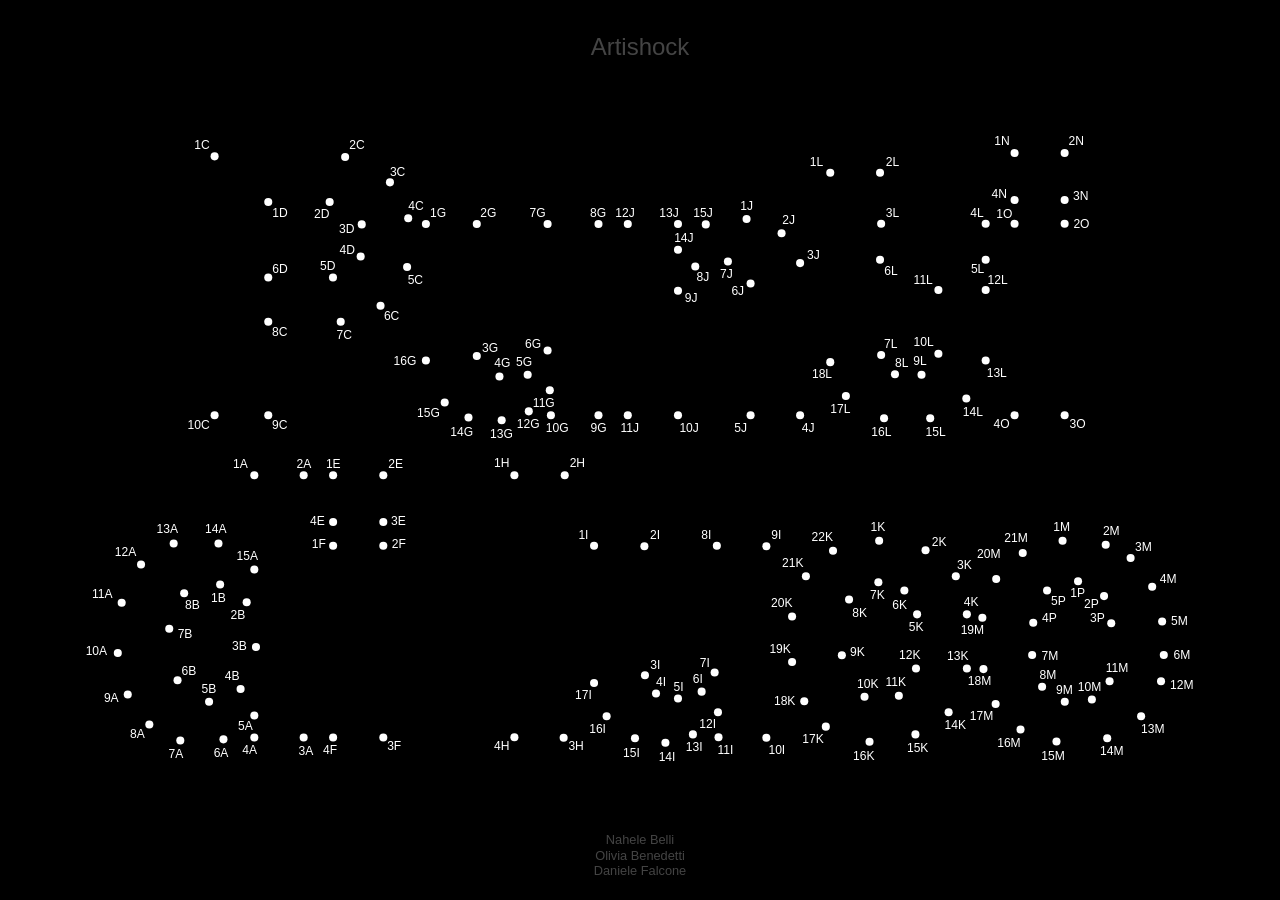
==== index.html @ 467e3e6d "." ====
<!doctype html>
<html lang="en">

<head>
  <meta charset="utf-8">
  <meta name="viewport" content="width=device-width, initial-scale=1">
  <style>
    * {
      box-sizing: border-box;
    }

    body {
      display: grid;
      min-height: 100vh;
      margin: 0;
      padding: 1rem;
      place-items: center;
      font-family: Arial, sans-serif;
      background: black;
      color: #444;
    }

    main {
      width: 100%;
      text-align: center;
    }

    #game {
      display: grid;
      min-height: 70vh;
      place-items: center;
    }

    svg {
      display: block;
      width: min(94vw, 1400px);
      height: auto;
      max-height: 70vh;
      filter: invert(1);
    }

    .connection {
      stroke: black;
      stroke-width: 4;
      stroke-linecap: round;
      pointer-events: none;
      animation: draw-line var(--draw-duration) linear both;
    }

    @keyframes draw-line {
      to {
        stroke-dashoffset: 0;
      }
    }

    @media (prefers-reduced-motion: reduce) {
      .connection {
        animation-duration: 0s;
        animation-delay: 0s !important;
      }
    }

    .title {
      position: absolute;
      left: 0;
      width: 100%;
      top: 1%;
      text-align: center;
      font-size: 1.5rem;
    }

    .credits {
      position: absolute;
      left: 0;
      width: 100%;
      bottom: 1%;
      text-align: center;
      font-size: 0.8rem;
      line-height: 1.2;
    }
  </style>
</head>

<body>
  <main>
    <div class="title">
      <p>Artishock</p>
    </div>
    <div id="game" aria-live="polite">
    </div>
    <div class="credits">
      <p>Nahele Belli<br>
        Olivia Benedetti<br>
        Daniele Falcone</p>
    </div>
  </main>

  <script>
    const game = document.querySelector("#game");
    const svgUrl = "Punti_di_luce.svg";
    const animationVelocity = 200;

    fetch(svgUrl)
      .then(response => {
        if (!response.ok) {
          throw new Error(`Could not load the drawing (${response.status}).`);
        }
        return response.text();
      })
      .then(source => {
        const document = new DOMParser().parseFromString(source, "image/svg+xml");
        const svg = document.documentElement;
        if (document.querySelector("parsererror") || svg.localName !== "svg") {
          throw new Error("The SVG drawing could not be read.");
        }

        const circles = [...svg.querySelectorAll("circle")];
        const labels = [...svg.querySelectorAll("text")];
        const groups = new Map();

        for (const [index, label] of labels.entries()) {
          const match = label.textContent.trim().match(/^(\d+)([a-z])$/i);
          const dot = circles[index];
          if (!match || !dot) continue;

          const [, number, letter] = match;
          const key = letter.toUpperCase();
          const point = {
            number: Number(number),
            dot
          };
          if (!groups.has(key)) groups.set(key, []);
          groups.get(key).push(point);
        }

        const connections = document.createElementNS(svg.namespaceURI, "g");
        connections.setAttribute("aria-hidden", "true");
        svg.insertBefore(connections, svg.firstChild);

        const connect = (start, end) => {
          const line = document.createElementNS(svg.namespaceURI, "line");
          const x1 = Number(start.dot.getAttribute("cx"));
          const y1 = Number(start.dot.getAttribute("cy"));
          const x2 = Number(end.dot.getAttribute("cx"));
          const y2 = Number(end.dot.getAttribute("cy"));
          const length = Math.hypot(x2 - x1, y2 - y1);
          line.setAttribute("x1", x1);
          line.setAttribute("y1", y1);
          line.setAttribute("x2", x2);
          line.setAttribute("y2", y2);
          line.setAttribute("class", "connection");
          line.style.strokeDasharray = length;
          line.style.strokeDashoffset = length;
          line.style.setProperty("--draw-duration", `${length / animationVelocity * 1000}ms`);
          const finished = new Promise(resolve => {
            line.addEventListener("animationend", resolve, {
              once: true
            });
          });
          connections.append(line);
          return finished;
        };

        game.replaceChildren(svg);

        const orderedGroups = [...groups.entries()]
          .sort(([letterA], [letterB]) => letterA.localeCompare(letterB))
          .map(([, points]) => points);

        for (const points of orderedGroups) {
          points.sort((a, b) => a.number - b.number);
        }

        let started = false;
        window.document.addEventListener("pointerdown", async () => {
          if (started) return;
          started = true;
          const reducedMotion = window.matchMedia("(prefers-reduced-motion: reduce)").matches;
          const shuffledGroups = [...orderedGroups];
          for (let index = shuffledGroups.length - 1; index > 0; index--) {
            const randomIndex = Math.floor(Math.random() * (index + 1));
            [shuffledGroups[index], shuffledGroups[randomIndex]] = [shuffledGroups[randomIndex], shuffledGroups[
              index]];
          }

          await Promise.all(shuffledGroups.map(async points => {
            const start = Math.floor(Math.random() * points.length);
            const direction = Math.random() < 0.5 ? 1 : -1;
            for (let index = 0; index < points.length; index++) {
              const
                current = (start + direction * index + points.length) % points.length;
              const next = (current + direction +
                points.length) % points.length;
              const finished = connect(points[current], points[next]);
              if (!reducedMotion) await
              finished;
            }
          }));
        });
      }).catch(error => {
        const message = document.querySelector("#message");
        message.textContent = error.message;
      });
  </script>
</body>

</html>
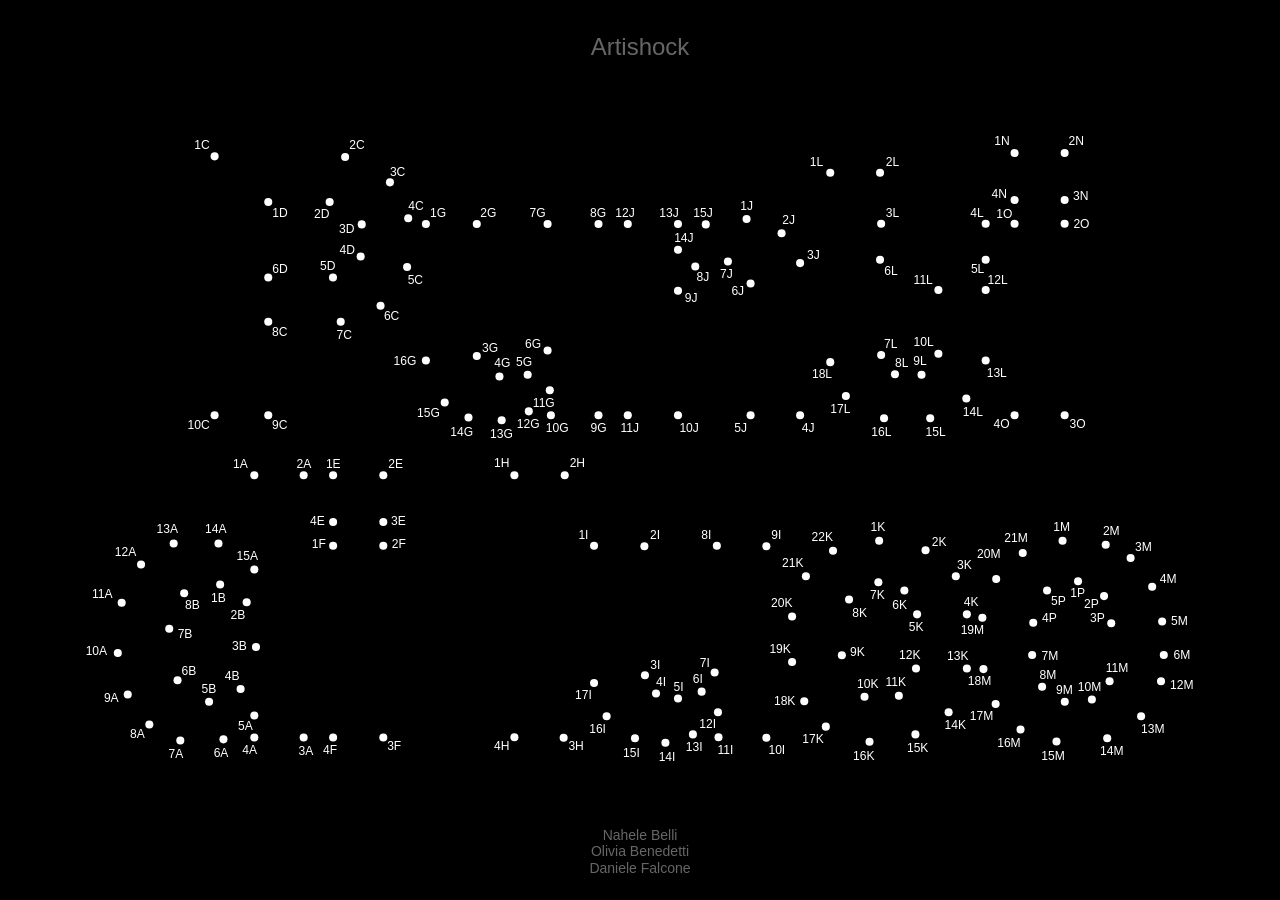
==== commit cbe54cf9: "Update index.html" ====
--- a/index.html
+++ b/index.html
@@ -5,6 +5,11 @@
   <meta charset="utf-8">
   <meta name="viewport" content="width=device-width, initial-scale=1">
   <style>
+    html {
+      -webkit-text-size-adjust: 100%;
+      text-size-adjust: 100%;
+    }
+
     * {
       box-sizing: border-box;
     }
@@ -17,7 +22,7 @@
       place-items: center;
       font-family: Arial, sans-serif;
       background: black;
-      color: #444;
+      color: #666;
     }
 
     main {
@@ -48,6 +53,10 @@
     }
 
     @keyframes draw-line {
+      from {
+        stroke-dashoffset: var(--draw-distance);
+      }
+
       to {
         stroke-dashoffset: 0;
       }
@@ -66,7 +75,7 @@
       width: 100%;
       top: 1%;
       text-align: center;
-      font-size: 1.5rem;
+      font-size: 24px;
     }
 
     .credits {
@@ -75,7 +84,7 @@
       width: 100%;
       bottom: 1%;
       text-align: center;
-      font-size: 0.8rem;
+      font-size: 14px;
       line-height: 1.2;
     }
   </style>
@@ -151,6 +160,7 @@
           line.setAttribute("class", "connection");
           line.style.strokeDasharray = length;
           line.style.strokeDashoffset = length;
+          line.style.setProperty("--draw-distance", length);
           line.style.setProperty("--draw-duration", `${length / animationVelocity * 1000}ms`);
           const finished = new Promise(resolve => {
             line.addEventListener("animationend", resolve, {
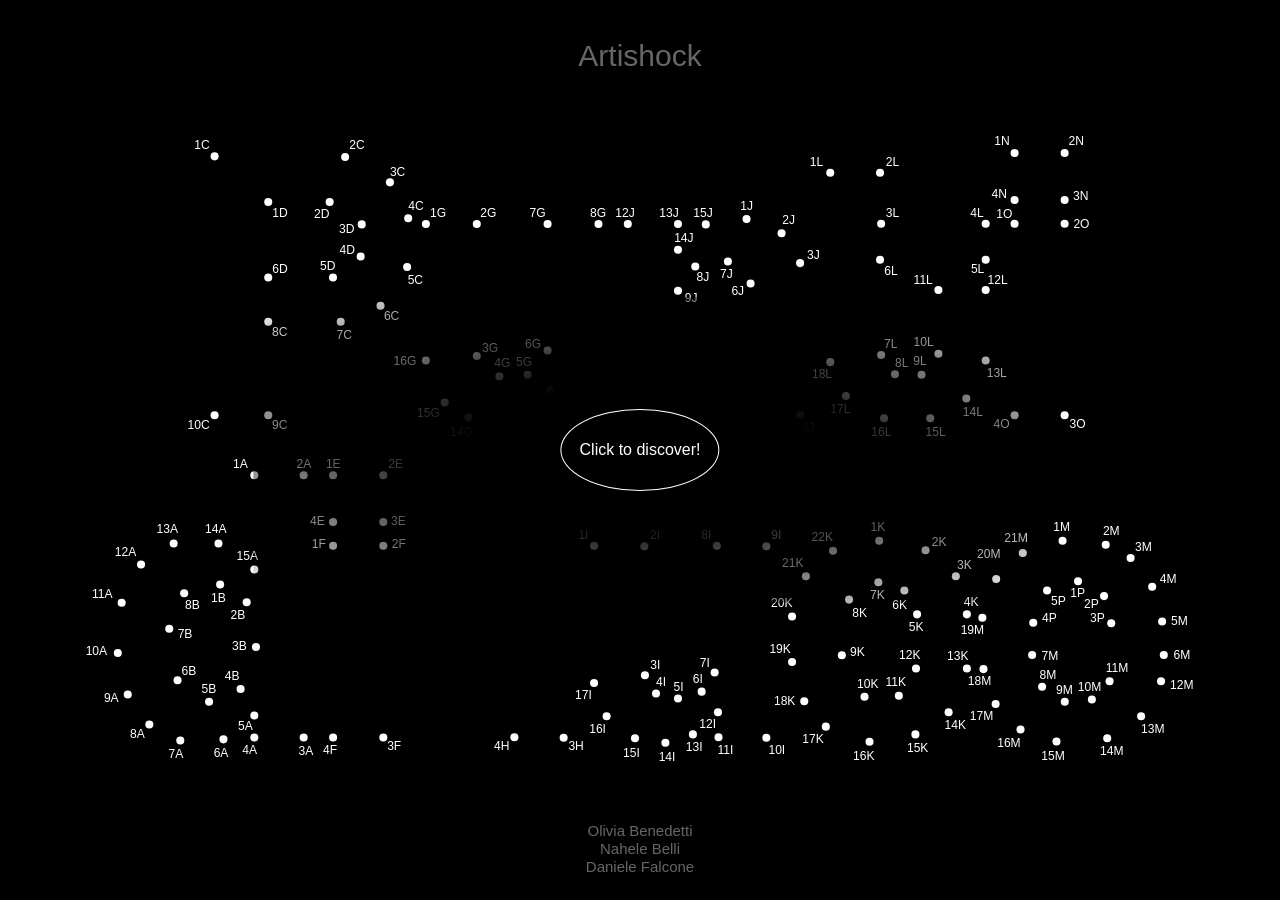
==== commit df563ec2: "." ====
--- a/index.html
+++ b/index.html
@@ -5,7 +5,26 @@
   <meta charset="utf-8">
   <meta name="viewport" content="width=device-width, initial-scale=1">
   <style>
+    @font-face {
+      font-family: "Ronzino-bold";
+      src: local("Ronzino"), local("Ronzino-bold"), url(../Artishock/Ronzino_Font/Ronzino-Bold.otf) format("otf");
+    }
+
+    @font-face {
+      font-family: "Ronzino-medium";
+      src: local("Ronzino"), local("Ronzino-medium"), url(../Artishock/Ronzino_Font/Ronzino-Medium.otf) format("otf");
+    }
+
+    @font-face {
+      font-family: "Ronzino-regular";
+      src: local("Ronzino"), local("Ronzino-regular"), url(../Artishock/Ronzino_Font/Ronzino-Regular.otf) format("otf");
+    }
+
     html {
+      width: 100%;
+      height: 100%;
+      overflow: hidden;
+      overscroll-behavior: none;
       -webkit-text-size-adjust: 100%;
       text-size-adjust: 100%;
     }
@@ -16,23 +35,28 @@
 
     body {
       display: grid;
-      min-height: 100vh;
+      width: 100%;
+      height: 100vh;
+      height: 100dvh;
       margin: 0;
       padding: 1rem;
-      place-items: center;
-      font-family: Arial, sans-serif;
+      overflow: hidden;
+      overscroll-behavior: none;
+      place-items: stretch;
       background: black;
       color: #666;
     }
 
     main {
       width: 100%;
+      height: 100%;
       text-align: center;
     }
 
     #game {
       display: grid;
-      min-height: 70vh;
+      width: 100%;
+      height: 100%;
       place-items: center;
     }
 
@@ -41,6 +65,7 @@
       width: min(94vw, 1400px);
       height: auto;
       max-height: 70vh;
+      max-height: 70dvh;
       filter: invert(1);
     }
 
@@ -49,7 +74,17 @@
       stroke-width: 4;
       stroke-linecap: round;
       pointer-events: none;
-      animation: draw-line var(--draw-duration) linear both;
+      animation: draw-line var(--draw-duration) linear both, fade-in 1000ms ease-out both;
+    }
+
+    .shape {
+      fill: transparent;
+      transition: fill 2s cubic-bezier(0.65, 0, 0.35, 1);
+      pointer-events: none;
+    }
+
+    .shapes-filled .shape {
+      fill: black;
     }
 
     @keyframes draw-line {
@@ -59,6 +94,16 @@
 
       to {
         stroke-dashoffset: 0;
+      }
+    }
+
+    @keyframes fade-in {
+      from {
+        opacity: 0;
+      }
+
+      to {
+        opacity: 1;
       }
     }
 
@@ -67,25 +112,98 @@
         animation-duration: 0s;
         animation-delay: 0s !important;
       }
+
+      .shape {
+        transition-duration: 0s;
+      }
     }
 
     .title {
+      font-family: "Ronzino-bold", sans-serif;
       position: absolute;
       left: 0;
       width: 100%;
       top: 1%;
       text-align: center;
-      font-size: 24px;
+      font-size: 30px;
     }
 
     .credits {
+      font-family: "Ronzino-regular", sans-serif;
       position: absolute;
       left: 0;
       width: 100%;
       bottom: 1%;
       text-align: center;
-      font-size: 14px;
+      font-size: 15px;
       line-height: 1.2;
+    }
+
+    .instruction {
+      font-family: "Ronzino-regular", sans-serif;
+      position: fixed;
+      top: 50%;
+      left: 50%;
+      transform: translate(-50%, -50%);
+      isolation: isolate;
+      margin: 0;
+      padding: 2rem 1.2rem;
+      background: black;
+      color: white;
+      font-size: 16px;
+      white-space: nowrap;
+      pointer-events: auto;
+      transition: opacity 1000ms;
+    }
+
+    @media (hover: hover) and (pointer: fine) {
+      .instruction {
+        cursor: pointer;
+      }
+    }
+
+    .instruction::before {
+      content: "";
+      position: absolute;
+      z-index: -1;
+      inset: -50% -50%;
+      background: radial-gradient(ellipse at center, #000 0%, #000 30%, transparent 100%);
+      pointer-events: none;
+    }
+
+    @media (min-width: 768px) {
+      .instruction::before {
+        inset: clamp(-14rem, -12vh, -7rem) clamp(-28rem, -24vw, -12rem);
+      }
+    }
+
+    .instruction::after {
+      content: "";
+      position: absolute;
+      z-index: -1;
+      inset: 0;
+      border: 1px solid #fff;
+      background-color: black;
+      border-radius: 50%;
+      pointer-events: none;
+    }
+
+    .instruction .tap {
+      display: none;
+    }
+
+    @media (hover: none) and (pointer: coarse) {
+      .instruction .click {
+        display: none;
+      }
+
+      .instruction .tap {
+        display: inline;
+      }
+    }
+
+    .instruction.hidden {
+      opacity: 0;
     }
   </style>
 </head>
@@ -97,15 +215,18 @@
     </div>
     <div id="game" aria-live="polite">
     </div>
+    <p class="instruction" id="instruction">
+      <span class="click">Click to discover!</span>
+      <span class="tap">Tap to discover!</span>
+    </p>
     <div class="credits">
-      <p>Nahele Belli<br>
-        Olivia Benedetti<br>
-        Daniele Falcone</p>
+      <p>Olivia Benedetti<br>Nahele Belli<br>Daniele Falcone</p>
     </div>
   </main>
 
   <script>
     const game = document.querySelector("#game");
+    const instruction = document.querySelector("#instruction");
     const svgUrl = "Punti_di_luce.svg";
     const animationVelocity = 200;
 
@@ -136,6 +257,7 @@
           const key = letter.toUpperCase();
           const point = {
             number: Number(number),
+            group: key,
             dot
           };
           if (!groups.has(key)) groups.set(key, []);
@@ -181,10 +303,22 @@
           points.sort((a, b) => a.number - b.number);
         }
 
+        const shapes = document.createElementNS(svg.namespaceURI, "g");
+        shapes.setAttribute("aria-hidden", "true");
+        const shape = document.createElementNS(svg.namespaceURI, "path");
+        shape.setAttribute("class", "shape");
+        shape.setAttribute("fill-rule", "evenodd");
+        shape.setAttribute("d", orderedGroups.map(points =>
+          `M${points.map(({ dot }) =>
+            `${dot.getAttribute("cx")},${dot.getAttribute("cy")}`).join(" L")}Z`).join(""));
+        shapes.append(shape);
+        svg.insertBefore(shapes, connections);
+
         let started = false;
-        window.document.addEventListener("pointerdown", async () => {
+        const startDrawing = async () => {
           if (started) return;
           started = true;
+          instruction.classList.add("hidden");
           const reducedMotion = window.matchMedia("(prefers-reduced-motion: reduce)").matches;
           const shuffledGroups = [...orderedGroups];
           for (let index = shuffledGroups.length - 1; index > 0; index--) {
@@ -206,7 +340,11 @@
               finished;
             }
           }));
-        });
+          await new Promise(resolve => setTimeout(resolve, 1000));
+          svg.classList.add("shapes-filled");
+        };
+        svg.addEventListener("pointerdown", startDrawing);
+        instruction.addEventListener("pointerdown", startDrawing);
       }).catch(error => {
         const message = document.querySelector("#message");
         message.textContent = error.message;
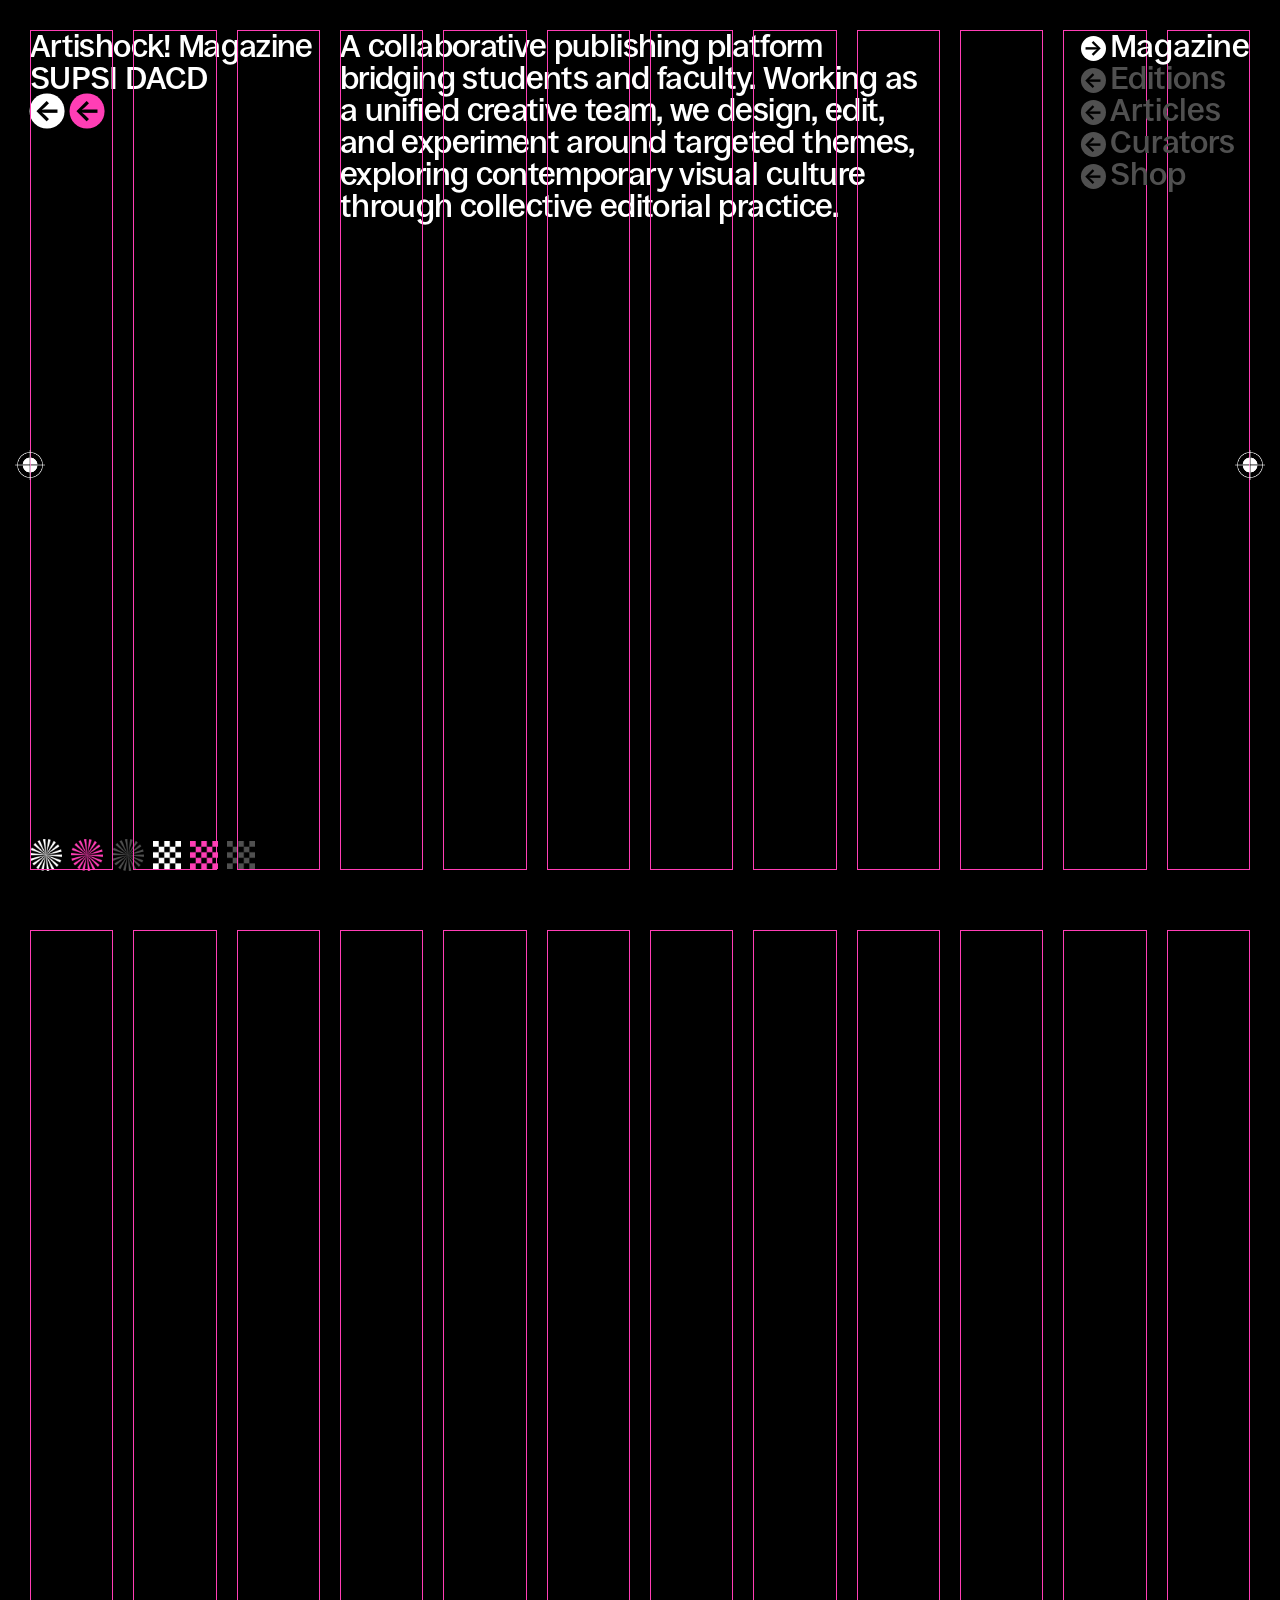
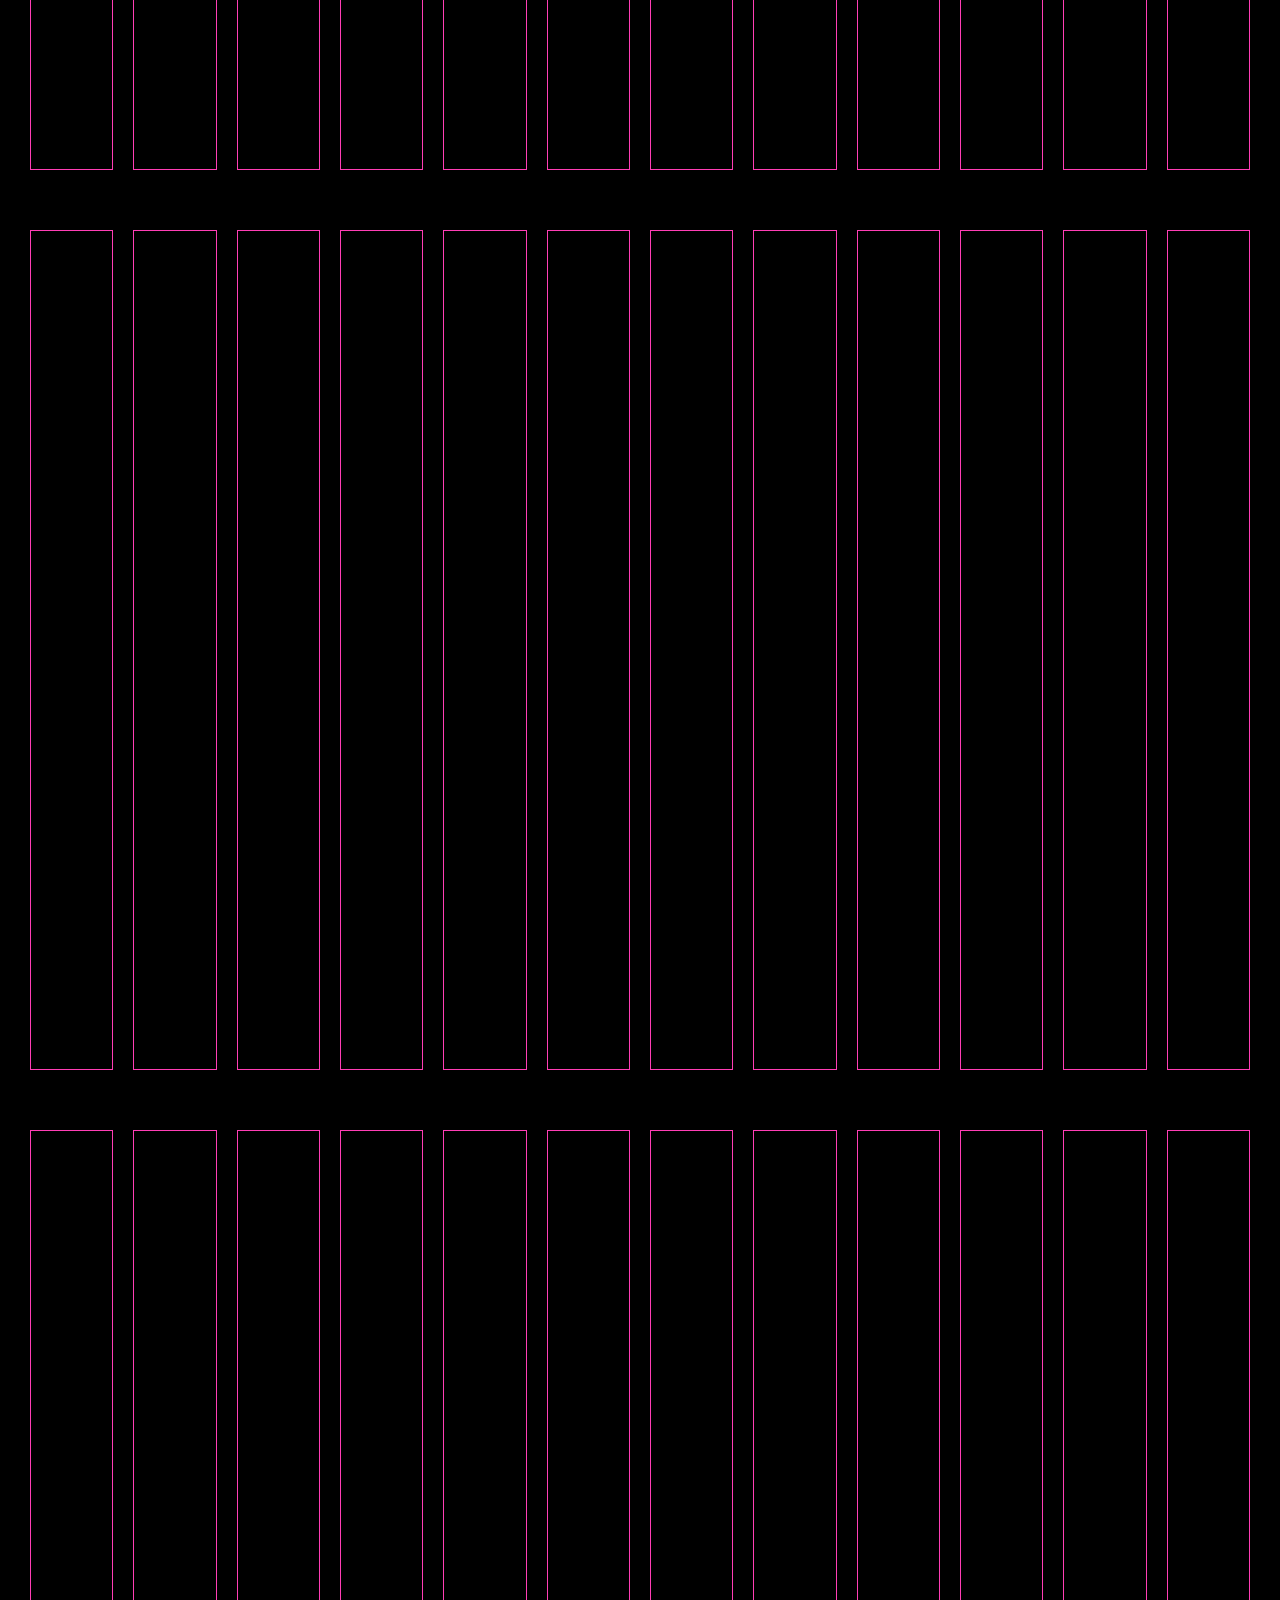
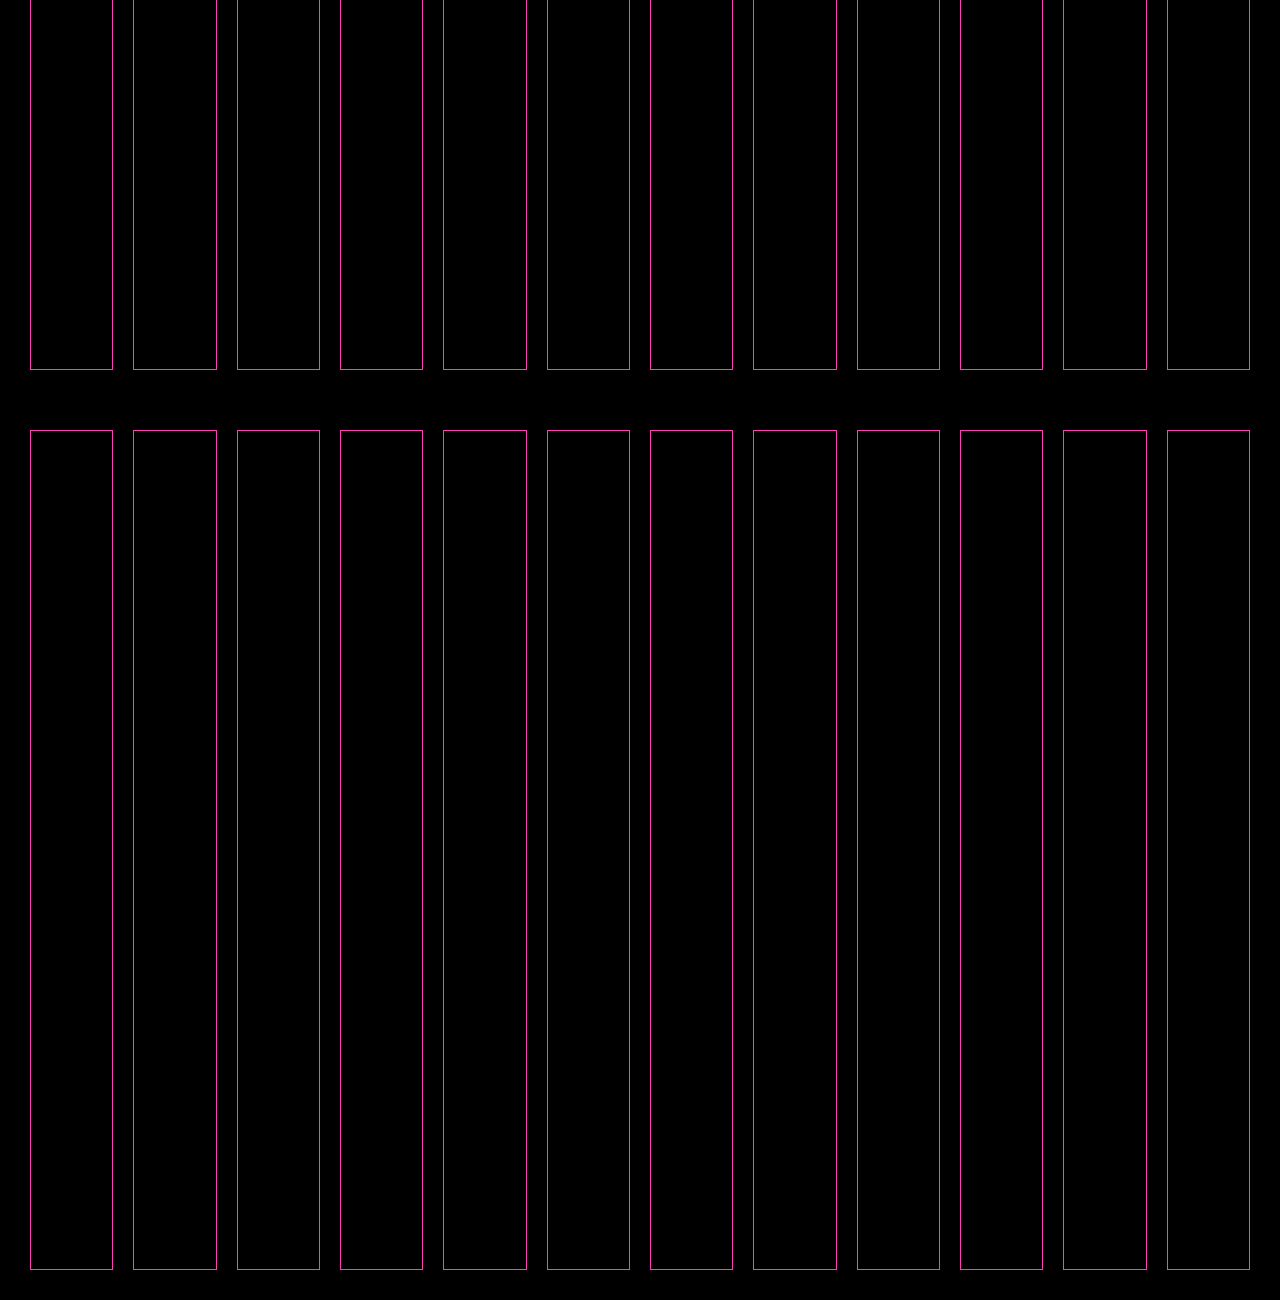
==== commit 55782ceb: "." ====
--- a/index.html
+++ b/index.html
@@ -1,355 +1,126 @@
-<!doctype html>
+<!DOCTYPE html>
 <html lang="en">
 
 <head>
-  <meta charset="utf-8">
-  <meta name="viewport" content="width=device-width, initial-scale=1">
-  <style>
-    @font-face {
-      font-family: "Ronzino-bold";
-      src: local("Ronzino"), local("Ronzino-bold"), url(../Artishock/Ronzino_Font/Ronzino-Bold.otf) format("otf");
-    }
-
-    @font-face {
-      font-family: "Ronzino-medium";
-      src: local("Ronzino"), local("Ronzino-medium"), url(../Artishock/Ronzino_Font/Ronzino-Medium.otf) format("otf");
-    }
-
-    @font-face {
-      font-family: "Ronzino-regular";
-      src: local("Ronzino"), local("Ronzino-regular"), url(../Artishock/Ronzino_Font/Ronzino-Regular.otf) format("otf");
-    }
-
-    html {
-      width: 100%;
-      height: 100%;
-      overflow: hidden;
-      overscroll-behavior: none;
-      -webkit-text-size-adjust: 100%;
-      text-size-adjust: 100%;
-    }
-
-    * {
-      box-sizing: border-box;
-    }
-
-    body {
-      display: grid;
-      width: 100%;
-      height: 100vh;
-      height: 100dvh;
-      margin: 0;
-      padding: 1rem;
-      overflow: hidden;
-      overscroll-behavior: none;
-      place-items: stretch;
-      background: black;
-      color: #666;
-    }
-
-    main {
-      width: 100%;
-      height: 100%;
-      text-align: center;
-    }
-
-    #game {
-      display: grid;
-      width: 100%;
-      height: 100%;
-      place-items: center;
-    }
-
-    svg {
-      display: block;
-      width: min(94vw, 1400px);
-      height: auto;
-      max-height: 70vh;
-      max-height: 70dvh;
-      filter: invert(1);
-    }
-
-    .connection {
-      stroke: black;
-      stroke-width: 4;
-      stroke-linecap: round;
-      pointer-events: none;
-      animation: draw-line var(--draw-duration) linear both, fade-in 1000ms ease-out both;
-    }
-
-    .shape {
-      fill: transparent;
-      transition: fill 2s cubic-bezier(0.65, 0, 0.35, 1);
-      pointer-events: none;
-    }
-
-    .shapes-filled .shape {
-      fill: black;
-    }
-
-    @keyframes draw-line {
-      from {
-        stroke-dashoffset: var(--draw-distance);
-      }
-
-      to {
-        stroke-dashoffset: 0;
-      }
-    }
-
-    @keyframes fade-in {
-      from {
-        opacity: 0;
-      }
-
-      to {
-        opacity: 1;
-      }
-    }
-
-    @media (prefers-reduced-motion: reduce) {
-      .connection {
-        animation-duration: 0s;
-        animation-delay: 0s !important;
-      }
-
-      .shape {
-        transition-duration: 0s;
-      }
-    }
-
-    .title {
-      font-family: "Ronzino-bold", sans-serif;
-      position: absolute;
-      left: 0;
-      width: 100%;
-      top: 1%;
-      text-align: center;
-      font-size: 30px;
-    }
-
-    .credits {
-      font-family: "Ronzino-regular", sans-serif;
-      position: absolute;
-      left: 0;
-      width: 100%;
-      bottom: 1%;
-      text-align: center;
-      font-size: 15px;
-      line-height: 1.2;
-    }
-
-    .instruction {
-      font-family: "Ronzino-regular", sans-serif;
-      position: fixed;
-      top: 50%;
-      left: 50%;
-      transform: translate(-50%, -50%);
-      isolation: isolate;
-      margin: 0;
-      padding: 2rem 1.2rem;
-      background: black;
-      color: white;
-      font-size: 16px;
-      white-space: nowrap;
-      pointer-events: auto;
-      transition: opacity 1000ms;
-    }
-
-    @media (hover: hover) and (pointer: fine) {
-      .instruction {
-        cursor: pointer;
-      }
-    }
-
-    .instruction::before {
-      content: "";
-      position: absolute;
-      z-index: -1;
-      inset: -50% -50%;
-      background: radial-gradient(ellipse at center, #000 0%, #000 30%, transparent 100%);
-      pointer-events: none;
-    }
-
-    @media (min-width: 768px) {
-      .instruction::before {
-        inset: clamp(-14rem, -12vh, -7rem) clamp(-28rem, -24vw, -12rem);
-      }
-    }
-
-    .instruction::after {
-      content: "";
-      position: absolute;
-      z-index: -1;
-      inset: 0;
-      border: 1px solid #fff;
-      background-color: black;
-      border-radius: 50%;
-      pointer-events: none;
-    }
-
-    .instruction .tap {
-      display: none;
-    }
-
-    @media (hover: none) and (pointer: coarse) {
-      .instruction .click {
-        display: none;
-      }
-
-      .instruction .tap {
-        display: inline;
-      }
-    }
-
-    .instruction.hidden {
-      opacity: 0;
-    }
-  </style>
+    <meta charset="UTF-8">
+    <meta name="viewport" content="width=device-width, initial-scale=1.0">
+    <link rel="stylesheet" href="CSS/style.css">
+    <title>Artishock</title>
 </head>
 
 <body>
-  <main>
-    <div class="title">
-      <p>Artishock</p>
-    </div>
-    <div id="game" aria-live="polite">
-    </div>
-    <p class="instruction" id="instruction">
-      <span class="click">Click to discover!</span>
-      <span class="tap">Tap to discover!</span>
-    </p>
-    <div class="credits">
-      <p>Olivia Benedetti<br>Nahele Belli<br>Daniele Falcone</p>
-    </div>
-  </main>
+    <main>
+        <nav aria-label="Main navigation">
+            <ul class="nav">
+                <li><a class="nav-link" href="#section1-magazine"><span class="interlocalarrow"
+                            aria-hidden="true">→</span>Magazine</a></li>
+                <li><a class="nav-link" href="#section2-editions"><span class="interlocalarrow"
+                            aria-hidden="true">→</span>Editions</a></li>
+                <li><a class="nav-link" href="#section3-articles"><span class="interlocalarrow"
+                            aria-hidden="true">→</span>Articles</a></li>
+                <li><a class="nav-link" href="#section4-curators"><span class="interlocalarrow"
+                            aria-hidden="true">→</span>Curators</a></li>
+                <li><a class="nav-link" href="#section5-shop"><span class="interlocalarrow"
+                            aria-hidden="true">→</span>Shop</a></li>
+            </ul>
+        </nav>
 
-  <script>
-    const game = document.querySelector("#game");
-    const instruction = document.querySelector("#instruction");
-    const svgUrl = "Punti_di_luce.svg";
-    const animationVelocity = 200;
+        <img src="Assets/Images/crocino.png" alt="crocinosx" class="crocinosx" aria-hidden="true">
+        <img src="Assets/Images/crocino.png" alt="crocinodx" class="crocinodx" aria-hidden="true">
 
-    fetch(svgUrl)
-      .then(response => {
-        if (!response.ok) {
-          throw new Error(`Could not load the drawing (${response.status}).`);
-        }
-        return response.text();
-      })
-      .then(source => {
-        const document = new DOMParser().parseFromString(source, "image/svg+xml");
-        const svg = document.documentElement;
-        if (document.querySelector("parsererror") || svg.localName !== "svg") {
-          throw new Error("The SVG drawing could not be read.");
-        }
+        <section class="sections section1" id="section1-magazine">
+            <div class="columns" aria-hidden="true">
+                <span></span><span></span><span></span><span></span>
+                <span></span><span></span><span></span><span></span>
+                <span></span><span></span><span></span><span></span>
+            </div>
+            <h3 class="col-3 introduzione">Artishock! Magazine SUPSI DACD<br>
+                <div class="flex">
+                    <span class="arrow-detail-1" aria-hidden="true">→</span><br>
+                    <span class="arrow-detail-2" aria-hidden="true">→</span>
+                </div>
+            </h3>
+            <h3 class="col-6 descrizionemagazine">A collaborative publishing platform bridging students and faculty.
+                Working as a unified creative team, we design, edit, and experiment around targeted themes, exploring
+                contemporary visual culture through collective editorial practice.</h3>
 
-        const circles = [...svg.querySelectorAll("circle")];
-        const labels = [...svg.querySelectorAll("text")];
-        const groups = new Map();
+            <div class="col-12 bottom-section1">
+                <img src="Assets/Images/rel_symbol_1.png" alt="rel symbol 1" class="bottom-section-symbol-circle" aria-hidden="true">
+                <img src="Assets/Images/rel_symbol_2.png" alt="rel symbol 2" class="bottom-section-symbol-circle" aria-hidden="true">
+                <img src="Assets/Images/rel_symbol_3.png" alt="rel symbol 3" class="bottom-section-symbol-circle" aria-hidden="true">
+                <img src="Assets/Images/stu_symbol_1.png" alt="stu symbol 1" class="bottom-section-symbol-square" aria-hidden="true">
+                <img src="Assets/Images/stu_symbol_2.png" alt="stu symbol 2" class="bottom-section-symbol-square" aria-hidden="true">
+                <img src="Assets/Images/stu_symbol_3.png" alt="stu symbol 3" class="bottom-section-symbol-square" aria-hidden="true">
+            </div>
 
-        for (const [index, label] of labels.entries()) {
-          const match = label.textContent.trim().match(/^(\d+)([a-z])$/i);
-          const dot = circles[index];
-          if (!match || !dot) continue;
+        </section>
 
-          const [, number, letter] = match;
-          const key = letter.toUpperCase();
-          const point = {
-            number: Number(number),
-            group: key,
-            dot
-          };
-          if (!groups.has(key)) groups.set(key, []);
-          groups.get(key).push(point);
-        }
+        <section class="sections section2" id="section2-editions">
+            <div class="columns" aria-hidden="true">
+                <span></span><span></span><span></span><span></span>
+                <span></span><span></span><span></span><span></span>
+                <span></span><span></span><span></span><span></span>
+            </div>
+        </section>
 
-        const connections = document.createElementNS(svg.namespaceURI, "g");
-        connections.setAttribute("aria-hidden", "true");
-        svg.insertBefore(connections, svg.firstChild);
+        <section class="sections section3" id="section3-articles">
+            <div class="columns" aria-hidden="true">
+                <span></span><span></span><span></span><span></span>
+                <span></span><span></span><span></span><span></span>
+                <span></span><span></span><span></span><span></span>
+            </div>
+        </section>
 
-        const connect = (start, end) => {
-          const line = document.createElementNS(svg.namespaceURI, "line");
-          const x1 = Number(start.dot.getAttribute("cx"));
-          const y1 = Number(start.dot.getAttribute("cy"));
-          const x2 = Number(end.dot.getAttribute("cx"));
-          const y2 = Number(end.dot.getAttribute("cy"));
-          const length = Math.hypot(x2 - x1, y2 - y1);
-          line.setAttribute("x1", x1);
-          line.setAttribute("y1", y1);
-          line.setAttribute("x2", x2);
-          line.setAttribute("y2", y2);
-          line.setAttribute("class", "connection");
-          line.style.strokeDasharray = length;
-          line.style.strokeDashoffset = length;
-          line.style.setProperty("--draw-distance", length);
-          line.style.setProperty("--draw-duration", `${length / animationVelocity * 1000}ms`);
-          const finished = new Promise(resolve => {
-            line.addEventListener("animationend", resolve, {
-              once: true
+        <section class="sections section4" id="section4-curators">
+            <div class="columns" aria-hidden="true">
+                <span></span><span></span><span></span><span></span>
+                <span></span><span></span><span></span><span></span>
+                <span></span><span></span><span></span><span></span>
+            </div>
+        </section>
+
+        <section class="sections section5" id="section5-shop">
+            <div class="columns" aria-hidden="true">
+                <span></span><span></span><span></span><span></span>
+                <span></span><span></span><span></span><span></span>
+                <span></span><span></span><span></span><span></span>
+            </div>
+        </section>
+    </main>
+
+    <script>
+        const navLinks = document.querySelectorAll(".nav-link");
+        const sections = document.querySelectorAll(".sections");
+
+        const updateActiveLink = () => {
+            const viewportCenter = window.innerHeight / 2;
+            const activeSection = Array.from(sections).find((section) => {
+                const {
+                    top,
+                    bottom
+                } = section.getBoundingClientRect();
+                return top <= viewportCenter && bottom > viewportCenter;
             });
-          });
-          connections.append(line);
-          return finished;
+
+            if (!activeSection) return;
+
+            navLinks.forEach((link) => {
+                const isActive = link.hash === `#${activeSection.id}`;
+                link.classList.toggle("is-active", isActive);
+                if (isActive) {
+                    link.setAttribute("aria-current", "location");
+                } else {
+                    link.removeAttribute("aria-current");
+                }
+            });
         };
 
-        game.replaceChildren(svg);
-
-        const orderedGroups = [...groups.entries()]
-          .sort(([letterA], [letterB]) => letterA.localeCompare(letterB))
-          .map(([, points]) => points);
-
-        for (const points of orderedGroups) {
-          points.sort((a, b) => a.number - b.number);
-        }
-
-        const shapes = document.createElementNS(svg.namespaceURI, "g");
-        shapes.setAttribute("aria-hidden", "true");
-        const shape = document.createElementNS(svg.namespaceURI, "path");
-        shape.setAttribute("class", "shape");
-        shape.setAttribute("fill-rule", "evenodd");
-        shape.setAttribute("d", orderedGroups.map(points =>
-          `M${points.map(({ dot }) =>
-            `${dot.getAttribute("cx")},${dot.getAttribute("cy")}`).join(" L")}Z`).join(""));
-        shapes.append(shape);
-        svg.insertBefore(shapes, connections);
-
-        let started = false;
-        const startDrawing = async () => {
-          if (started) return;
-          started = true;
-          instruction.classList.add("hidden");
-          const reducedMotion = window.matchMedia("(prefers-reduced-motion: reduce)").matches;
-          const shuffledGroups = [...orderedGroups];
-          for (let index = shuffledGroups.length - 1; index > 0; index--) {
-            const randomIndex = Math.floor(Math.random() * (index + 1));
-            [shuffledGroups[index], shuffledGroups[randomIndex]] = [shuffledGroups[randomIndex], shuffledGroups[
-              index]];
-          }
-
-          await Promise.all(shuffledGroups.map(async points => {
-            const start = Math.floor(Math.random() * points.length);
-            const direction = Math.random() < 0.5 ? 1 : -1;
-            for (let index = 0; index < points.length; index++) {
-              const
-                current = (start + direction * index + points.length) % points.length;
-              const next = (current + direction +
-                points.length) % points.length;
-              const finished = connect(points[current], points[next]);
-              if (!reducedMotion) await
-              finished;
-            }
-          }));
-          await new Promise(resolve => setTimeout(resolve, 1000));
-          svg.classList.add("shapes-filled");
-        };
-        svg.addEventListener("pointerdown", startDrawing);
-        instruction.addEventListener("pointerdown", startDrawing);
-      }).catch(error => {
-        const message = document.querySelector("#message");
-        message.textContent = error.message;
-      });
-  </script>
+        window.addEventListener("scroll", updateActiveLink, {
+            passive: true
+        });
+        window.addEventListener("resize", updateActiveLink);
+        updateActiveLink();
+    </script>
 </body>
 
 </html>
--- a/CSS/style.css
+++ b/CSS/style.css
@@ -0,0 +1,462 @@
+/* Font Ronzino */
+
+@font-face {
+    font-family: 'Ronzino-Bold';
+    src: url('../Fonts/Ronzino/Ronzino-Bold.woff2') format('woff2'),
+}
+
+@font-face {
+    font-family: 'Ronzino-BoldOblique';
+    src: url('../Fonts/Ronzino/Ronzino-BoldOblique.woff2') format('woff2'),
+}
+
+@font-face {
+    font-family: 'Ronzino-Medium';
+    src: url('../Fonts/Ronzino/Ronzino-Medium.woff2') format('woff2'),
+}
+
+@font-face {
+    font-family: 'Ronzino-MediumOblique';
+    src: url('../Fonts/Ronzino/Ronzino-MediumOblique.woff2') format('woff2'),
+}
+
+@font-face {
+    font-family: 'Ronzino-Oblique';
+    src: url('../Fonts/Ronzino/Ronzino-Oblique.woff2') format('woff2'),
+}
+
+@font-face {
+    font-family: 'Ronzino-Regular';
+    src: url('../Fonts/Ronzino/Ronzino-Regular.woff2') format('woff2'),
+}
+
+@font-face {
+    font-family: 'InterVariable';
+    src: url('../Fonts/Inter/Inter_18pt-Bold.ttf') format('truetype');
+    font-weight: 700;
+    font-style: normal;
+    font-display: swap;
+}
+
+
+/* Sitoweb Artishock */
+
+:root {
+    --color-pink: #ff3eb5;
+    --color-black: #000000;
+    --color-white: #ffffff;
+    --color-muted: #505050;
+}
+
+html {
+    margin: 0;
+    padding: 0;
+    scroll-behavior: smooth;
+    scrollbar-width: thin;
+}
+
+html::-webkit-scrollbar {
+    width: 6px;
+}
+
+html::-webkit-scrollbar-track {
+    background: var(--color-black);
+}
+
+body {
+    margin: 0;
+    padding: 0;
+}
+
+.flex {
+    display: flex;
+}
+
+main {
+    margin: 0;
+    padding: 0;
+}
+
+.sections {
+    position: relative;
+    display: grid;
+    grid-template-columns: repeat(12, minmax(0, 1fr));
+    gap: 20px;
+    margin: 0;
+    padding: 30px;
+    min-height: 100vh;
+    box-sizing: border-box;
+}
+
+.section1 {
+    background-color: var(--color-black);
+}
+
+.section2 {
+    background-color: var(--color-black);
+}
+
+.section3 {
+    background-color: var(--color-black);
+}
+
+.section4 {
+    background-color: var(--color-black);
+}
+
+.section5 {
+    background-color: var(--color-black);
+}
+
+
+
+
+
+.col-1 {
+    grid-column: span 1;
+}
+
+.col-2 {
+    grid-column: span 2;
+}
+
+.col-3 {
+    grid-column: span 3;
+}
+
+.col-4 {
+    grid-column: span 4;
+}
+
+.col-5 {
+    grid-column: span 5;
+}
+
+.col-6 {
+    grid-column: span 6;
+}
+
+.col-7 {
+    grid-column: span 7;
+}
+
+.col-8 {
+    grid-column: span 8;
+}
+
+.col-9 {
+    grid-column: span 9;
+}
+
+.col-10 {
+    grid-column: span 10;
+}
+
+.col-11 {
+    grid-column: span 11;
+}
+
+.col-12 {
+    grid-column: span 12;
+}
+
+.columns {
+    position: absolute;
+    inset: 30px;
+    display: grid;
+    grid-template-columns: repeat(12, minmax(0, 1fr));
+    gap: 20px;
+    pointer-events: none;
+}
+
+.columns span {
+    border: 1px solid var(--color-pink);
+    z-index: 1;
+}
+
+
+
+
+
+
+
+
+
+h3 {
+    font-family: 'Ronzino-Medium', sans-serif;
+    font-size: clamp(1rem, 5vw, 2rem);
+    font-weight: normal;
+    letter-spacing: -0.02em;
+    line-height: 1;
+    color: var(--color-white);
+    margin: 0;
+    padding: 0;
+}
+
+ul.nav {
+    position: fixed;
+    z-index: 1000;
+    top: 30px;
+    right: 30px;
+    font-family: 'Ronzino-Medium', sans-serif;
+    font-size: clamp(1rem, 5vw, 2rem);
+    line-height: 1;
+    font-weight: normal;
+    list-style: none;
+    justify-self: end;
+    padding: 0;
+    margin: 0;
+    color: var(--color-muted);
+}
+
+.nav-link {
+    color: inherit;
+    text-decoration: none;
+    transition: all 0.3s ease-in-out;
+}
+
+.nav-link:hover {
+    color: var(--color-pink);
+    cursor: pointer;
+}
+
+.nav-link.is-active,
+.nav-link.is-active:hover {
+    color: var(--color-white);
+    transition: all 0.3s ease-in-out;
+}
+
+.nav-link:hover .interlocalarrow {
+    transition: all 0.3s ease-in-out;
+    background-color: var(--color-pink);
+    color: var(--color-black);
+    rotate: -90deg;
+}
+
+.nav-link.is-active .interlocalarrow,
+.nav-link.is-active:hover .interlocalarrow {
+    background-color: var(--color-white);
+    color: var(--color-black);
+    rotate: 0deg;
+}
+
+.interlocalarrow {
+    rotate: -180deg;
+    background-color: var(--color-muted);
+    color: var(--color-black);
+    display: inline-flex;
+    width: 1em;
+    height: 1em;
+    padding: 0.1em;
+    margin-right: 0.2em;
+    align-items: center;
+    justify-content: center;
+    vertical-align: middle;
+    font-family: 'InterVariable', sans-serif;
+    font-size: 1.3rem;
+    font-weight: 700;
+    line-height: 0.1;
+    text-decoration: none;
+    font-feature-settings: 'calt'1, 'liga'1;
+    letter-spacing: normal;
+    font-variant-ligatures: contextual common-ligatures;
+    border-radius: 50%;
+    transition: all 0.3s ease-in-out;
+}
+
+.arrow-detail-1 {
+    rotate: -180deg;
+    background-color: var(--color-white);
+    color: var(--color-black);
+    display: inline-flex;
+    width: 1em;
+    height: 1em;
+    padding: 0.1em;
+    margin-right: 0.2em;
+    align-items: center;
+    justify-content: center;
+    vertical-align: middle;
+    font-family: 'InterVariable', sans-serif;
+    font-size: 1.8rem;
+    font-weight: 700;
+    line-height: 0.1;
+    text-decoration: none;
+    font-feature-settings: 'calt'1, 'liga'1;
+    letter-spacing: normal;
+    font-variant-ligatures: contextual common-ligatures;
+    border-radius: 50%;
+}
+
+.arrow-detail-2 {
+    rotate: -180deg;
+    background-color: var(--color-pink);
+    color: var(--color-black);
+    display: inline-flex;
+    width: 1em;
+    height: 1em;
+    padding: 0.1em;
+    margin-right: 0.2em;
+    align-items: center;
+    justify-content: center;
+    vertical-align: middle;
+    font-family: 'InterVariable', sans-serif;
+    font-size: 1.8rem;
+    font-weight: 700;
+    line-height: 0.1;
+    text-decoration: none;
+    font-feature-settings: 'calt'1, 'liga'1;
+    letter-spacing: normal;
+    font-variant-ligatures: contextual common-ligatures;
+    border-radius: 50%;
+}
+
+.crocinosx {
+    height: 30px;
+    width: 30px;
+    position: fixed;
+    z-index: 1000;
+    top: 50%;
+    left: 15px;
+    justify-self: end;
+    padding: 0;
+    margin: 0;
+}
+
+.crocinodx {
+    height: 30px;
+    width: 30px;
+    position: fixed;
+    z-index: 1000;
+    top: 50%;
+    right: 15px;
+    justify-self: end;
+    padding: 0;
+    margin: 0;
+}
+
+.bottom-section1 {
+    height: 30px;
+    bottom: 30px;
+    left: 30px;
+    align-self: end;
+    display: flex;
+}
+
+.bottom-section-symbol-circle {
+    height: 32px;
+    align-self: center;
+    justify-self: center;
+    margin-right: 9px;
+}
+
+.bottom-section-symbol-square {
+    height: 28px;
+    align-self: center;
+    justify-self: center;
+    margin-right: 9px;
+}
+
+
+
+
+
+
+
+
+
+
+
+
+
+
+
+
+
+
+
+
+
+
+
+
+
+
+
+
+
+
+
+
+
+
+
+
+
+
+
+
+
+
+
+
+
+
+
+@media (max-width: 999px) {
+    .sections {
+        grid-template-columns: repeat(6, minmax(0, 1fr));
+        gap: 10px;
+        padding: 20px;
+    }
+
+    .columns {
+        inset: 20px;
+        grid-template-columns: repeat(6, minmax(0, 1fr));
+        gap: 12px;
+    }
+
+    .columns span:nth-child(n + 7) {
+        display: none;
+    }
+
+    .col-7,
+    .col-8,
+    .col-9,
+    .col-10,
+    .col-11,
+    .col-12 {
+        grid-column: span 6;
+    }
+
+    ul.nav {
+        top: 20px;
+        right: 20px;
+        line-height: 1.2;
+    }
+
+    .section1 .descrizionemagazine {
+        align-self: end;
+    }
+
+    .crocinosx {
+        left: 5px;
+    }
+
+    .crocinodx {
+        right: 5px;
+    }
+
+    .bottom-section-symbol-circle {
+        height: 28px;
+        align-self: center;
+        justify-self: center;
+        margin-right: 8px;
+    }
+
+    .bottom-section-symbol-square {
+        height: 24px;
+        align-self: center;
+        justify-self: center;
+        margin-right: 8px;
+    }
+}
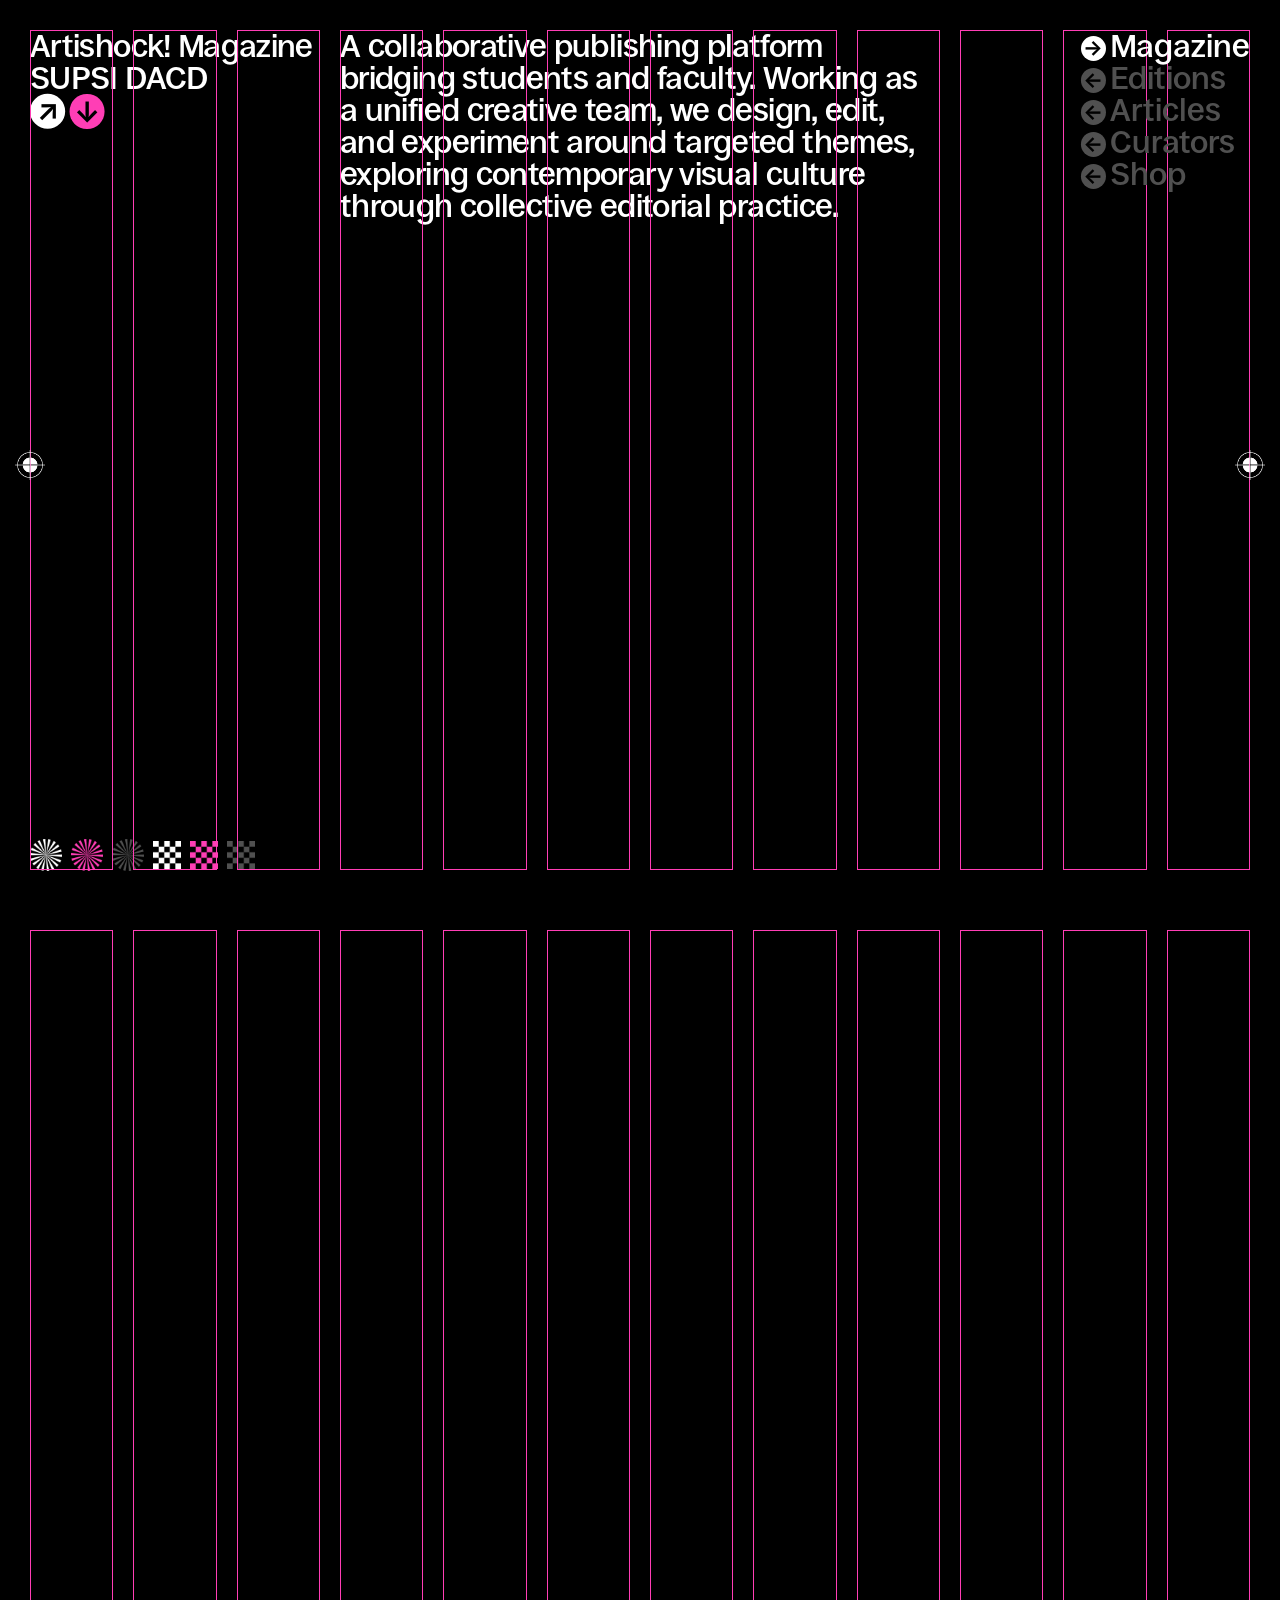
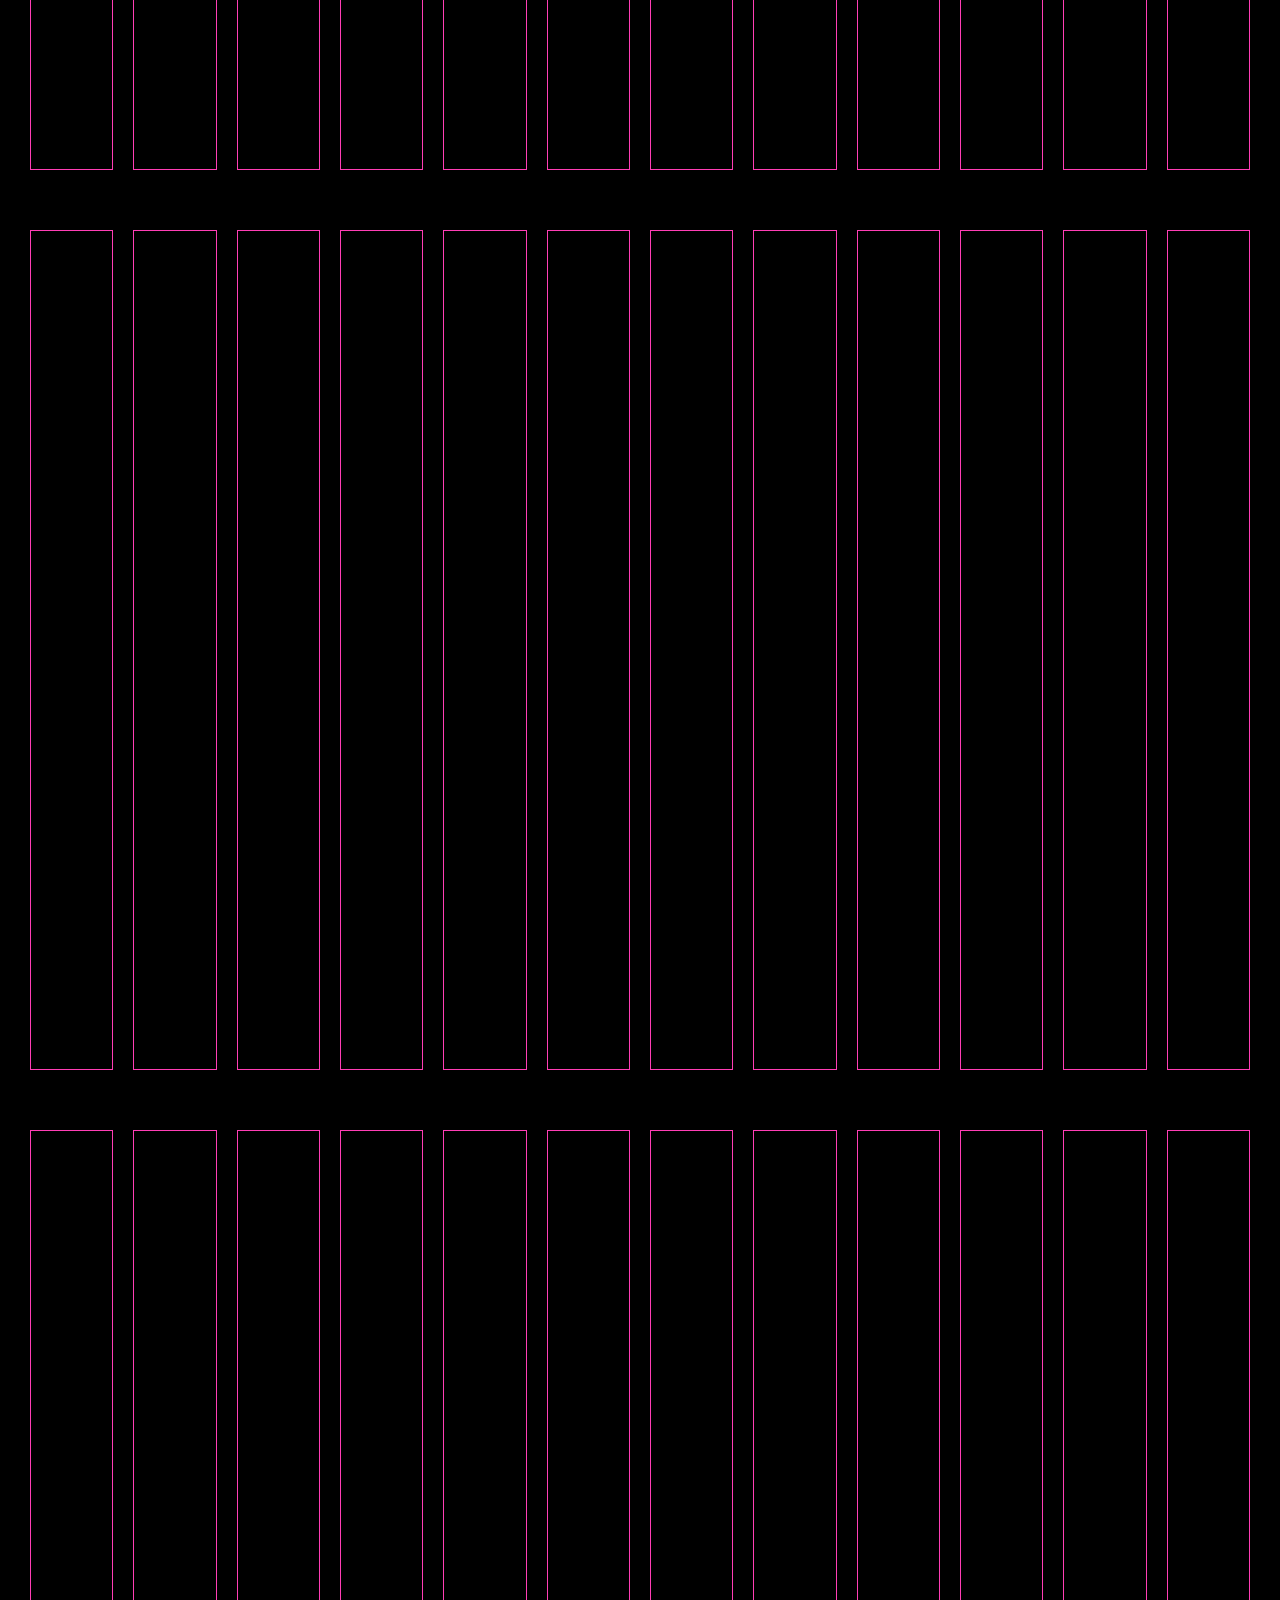
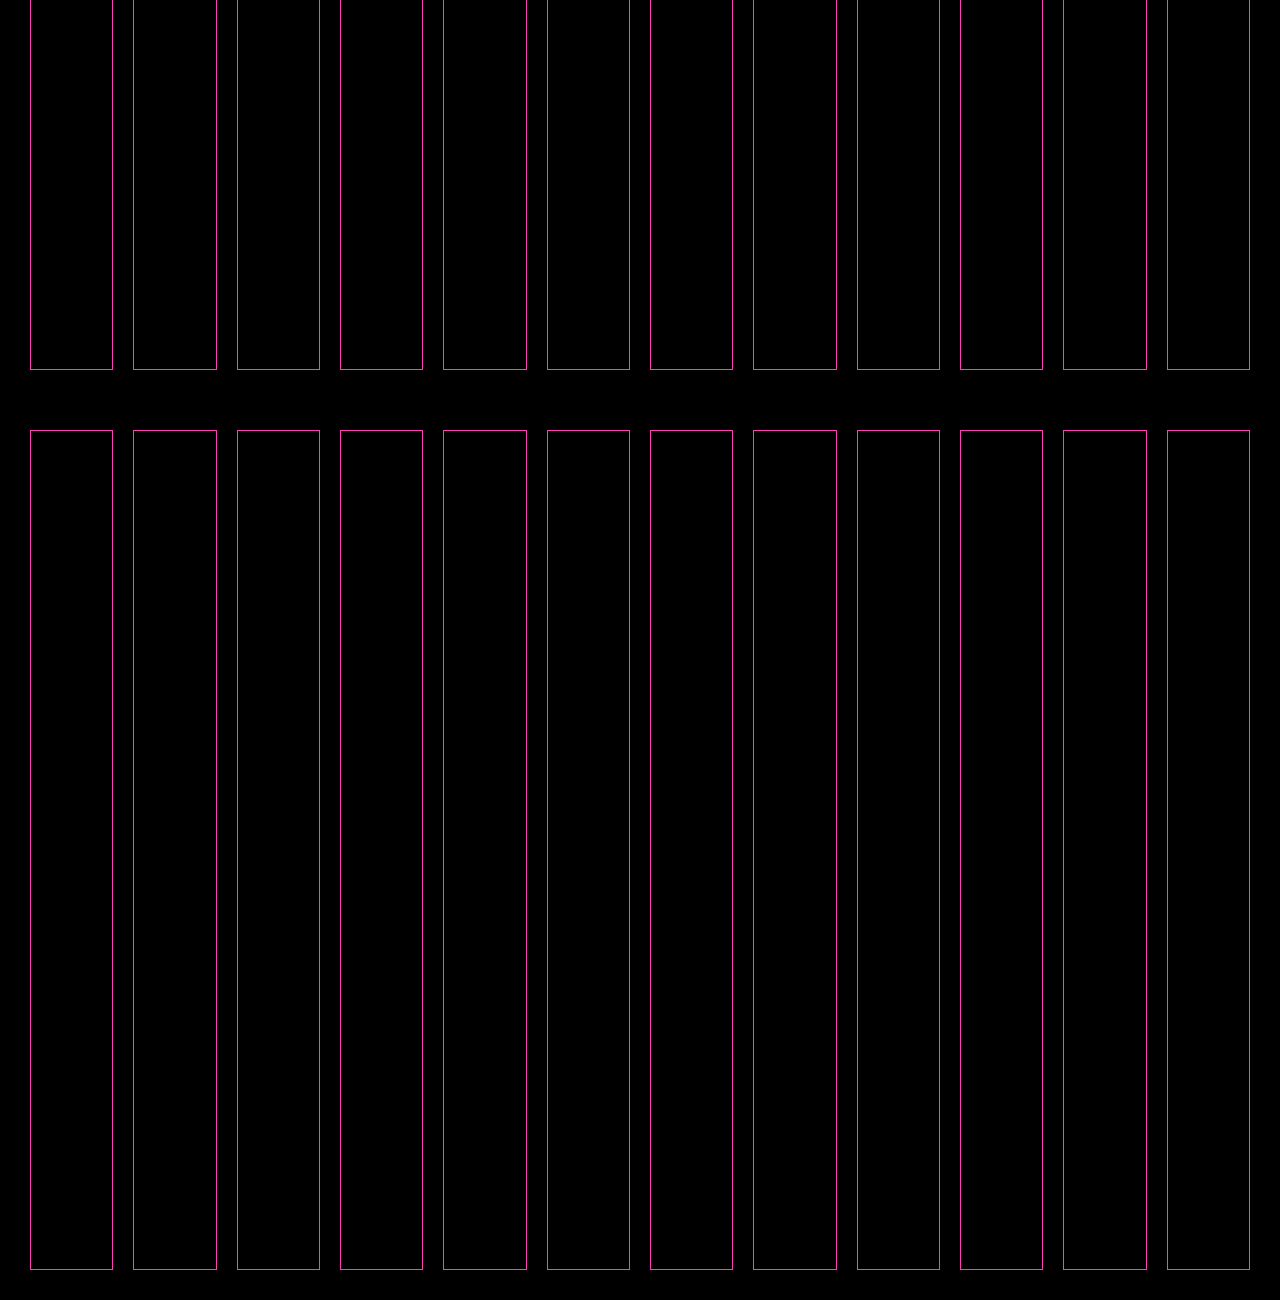
==== commit c00bf326: "." ====
--- a/index.html
+++ b/index.html
@@ -12,16 +12,11 @@
     <main>
         <nav aria-label="Main navigation">
             <ul class="nav">
-                <li><a class="nav-link" href="#section1-magazine"><span class="interlocalarrow"
-                            aria-hidden="true">→</span>Magazine</a></li>
-                <li><a class="nav-link" href="#section2-editions"><span class="interlocalarrow"
-                            aria-hidden="true">→</span>Editions</a></li>
-                <li><a class="nav-link" href="#section3-articles"><span class="interlocalarrow"
-                            aria-hidden="true">→</span>Articles</a></li>
-                <li><a class="nav-link" href="#section4-curators"><span class="interlocalarrow"
-                            aria-hidden="true">→</span>Curators</a></li>
-                <li><a class="nav-link" href="#section5-shop"><span class="interlocalarrow"
-                            aria-hidden="true">→</span>Shop</a></li>
+                <li><a class="nav-link" href="#section1-magazine"><span class="interlocalarrow" aria-hidden="true">→</span>Magazine</a></li>
+                <li><a class="nav-link" href="#section2-editions"><span class="interlocalarrow" aria-hidden="true">→</span>Editions</a></li>
+                <li><a class="nav-link" href="#section3-articles"><span class="interlocalarrow" aria-hidden="true">→</span>Articles</a></li>
+                <li><a class="nav-link" href="#section4-curators"><span class="interlocalarrow" aria-hidden="true">→</span>Curators</a></li>
+                <li><a class="nav-link" href="#section5-shop"><span class="interlocalarrow" aria-hidden="true">→</span>Shop</a></li>
             </ul>
         </nav>
 
--- a/CSS/style.css
+++ b/CSS/style.css
@@ -265,7 +265,7 @@
 }
 
 .arrow-detail-1 {
-    rotate: -180deg;
+    rotate: -45deg;
     background-color: var(--color-white);
     color: var(--color-black);
     display: inline-flex;
@@ -288,7 +288,7 @@
 }
 
 .arrow-detail-2 {
-    rotate: -180deg;
+    rotate: 90deg;
     background-color: var(--color-pink);
     color: var(--color-black);
     display: inline-flex;
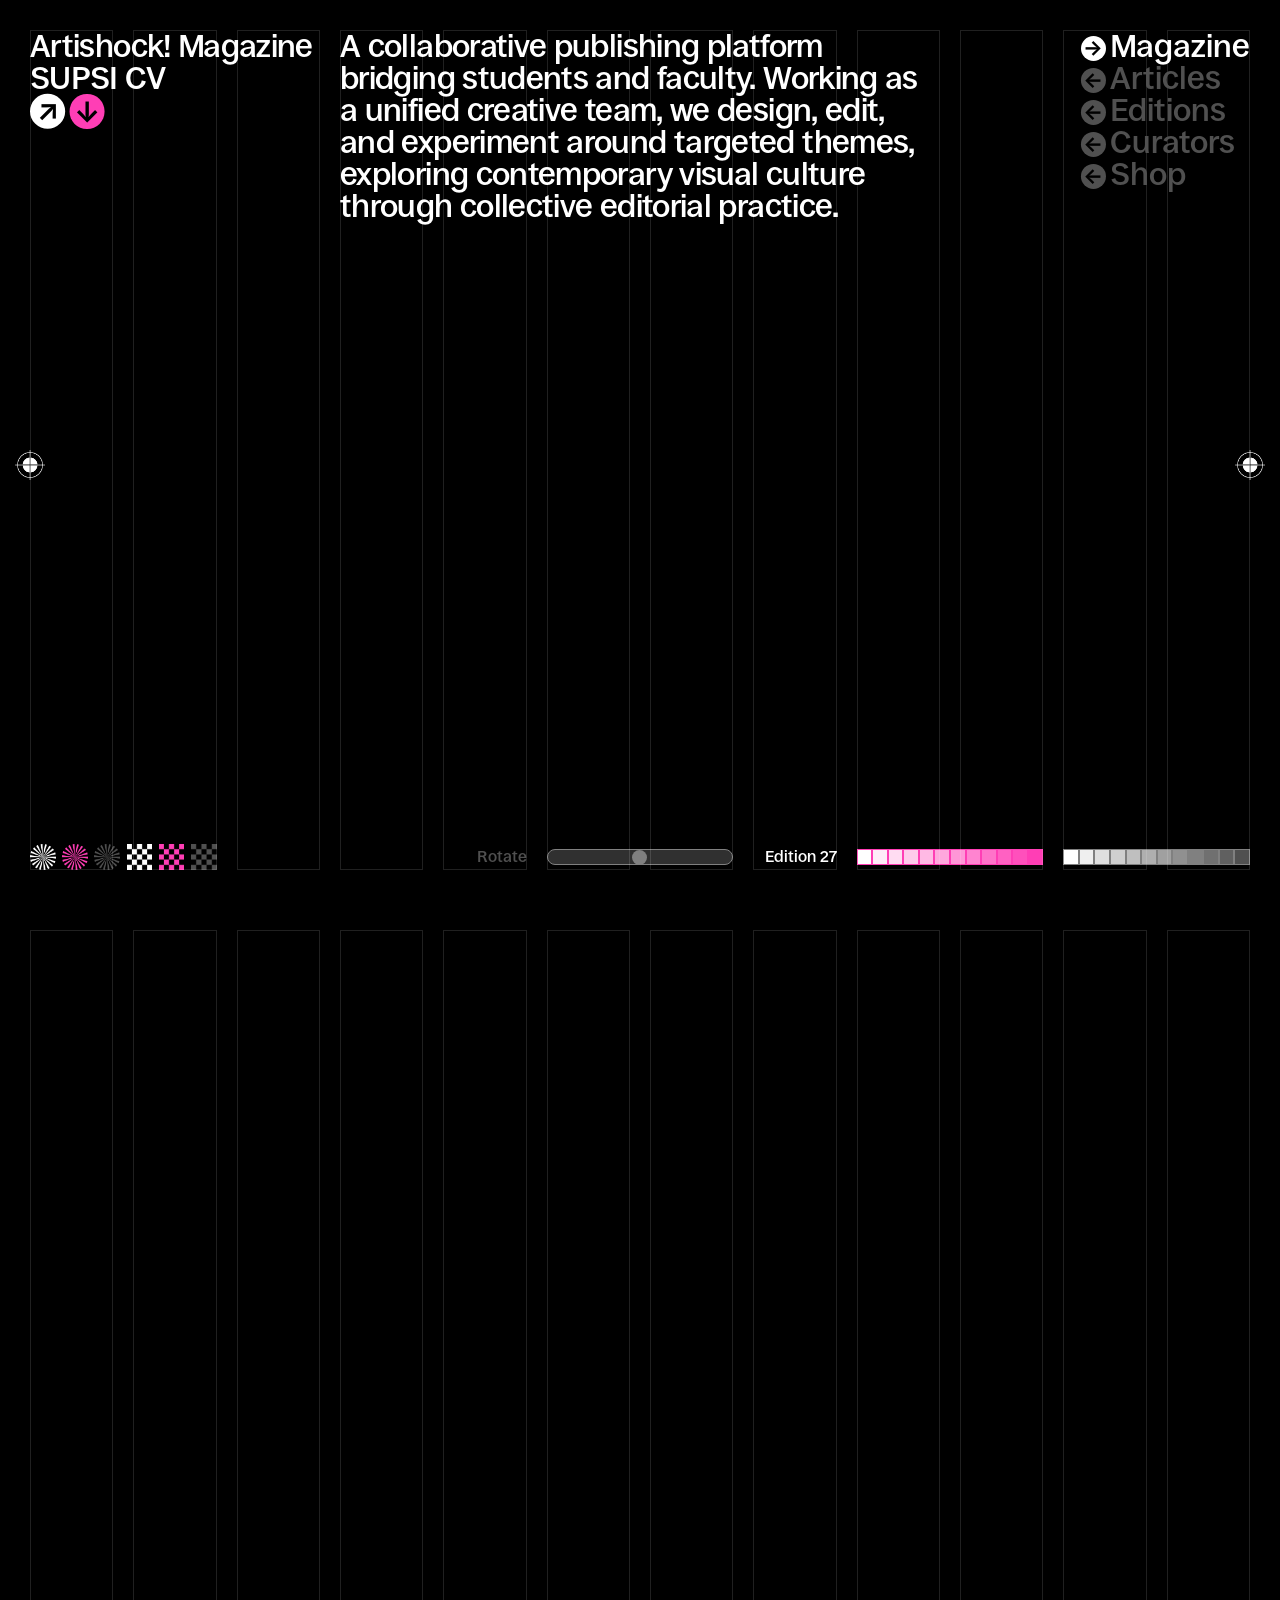
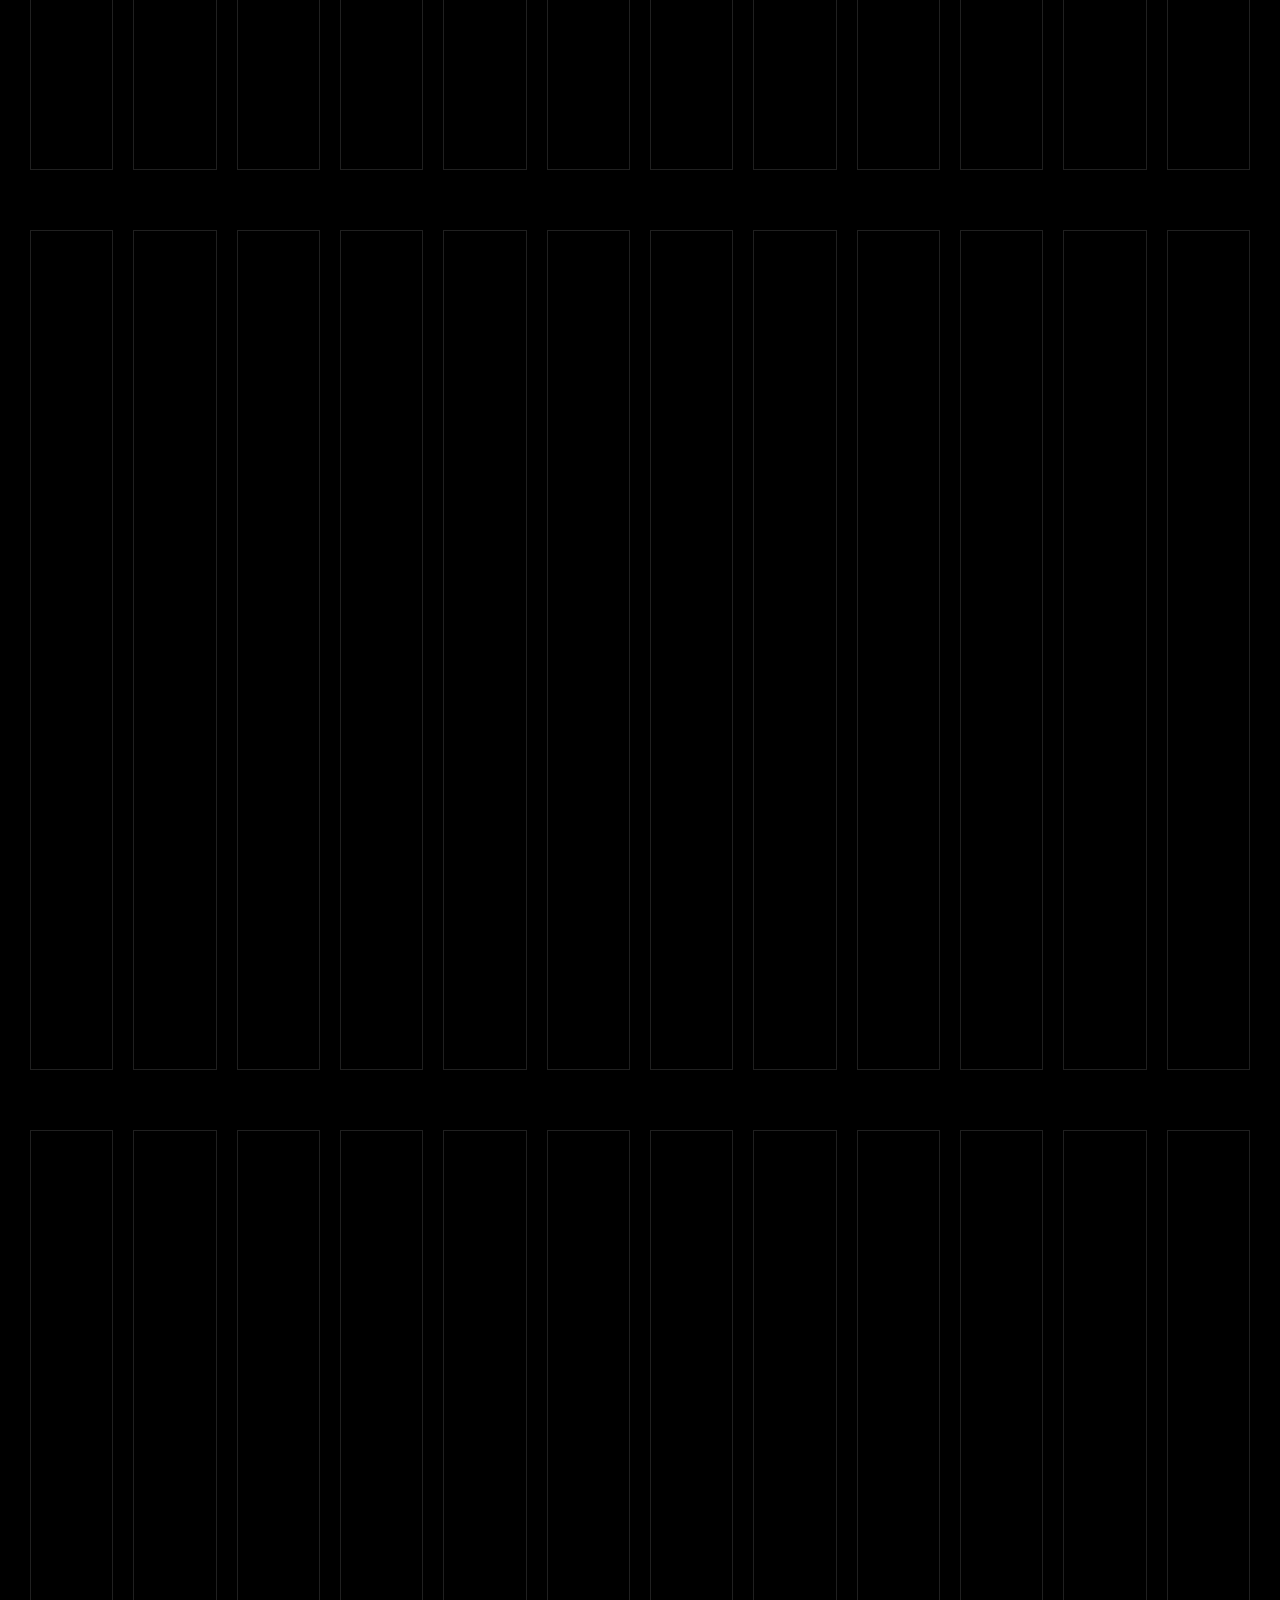
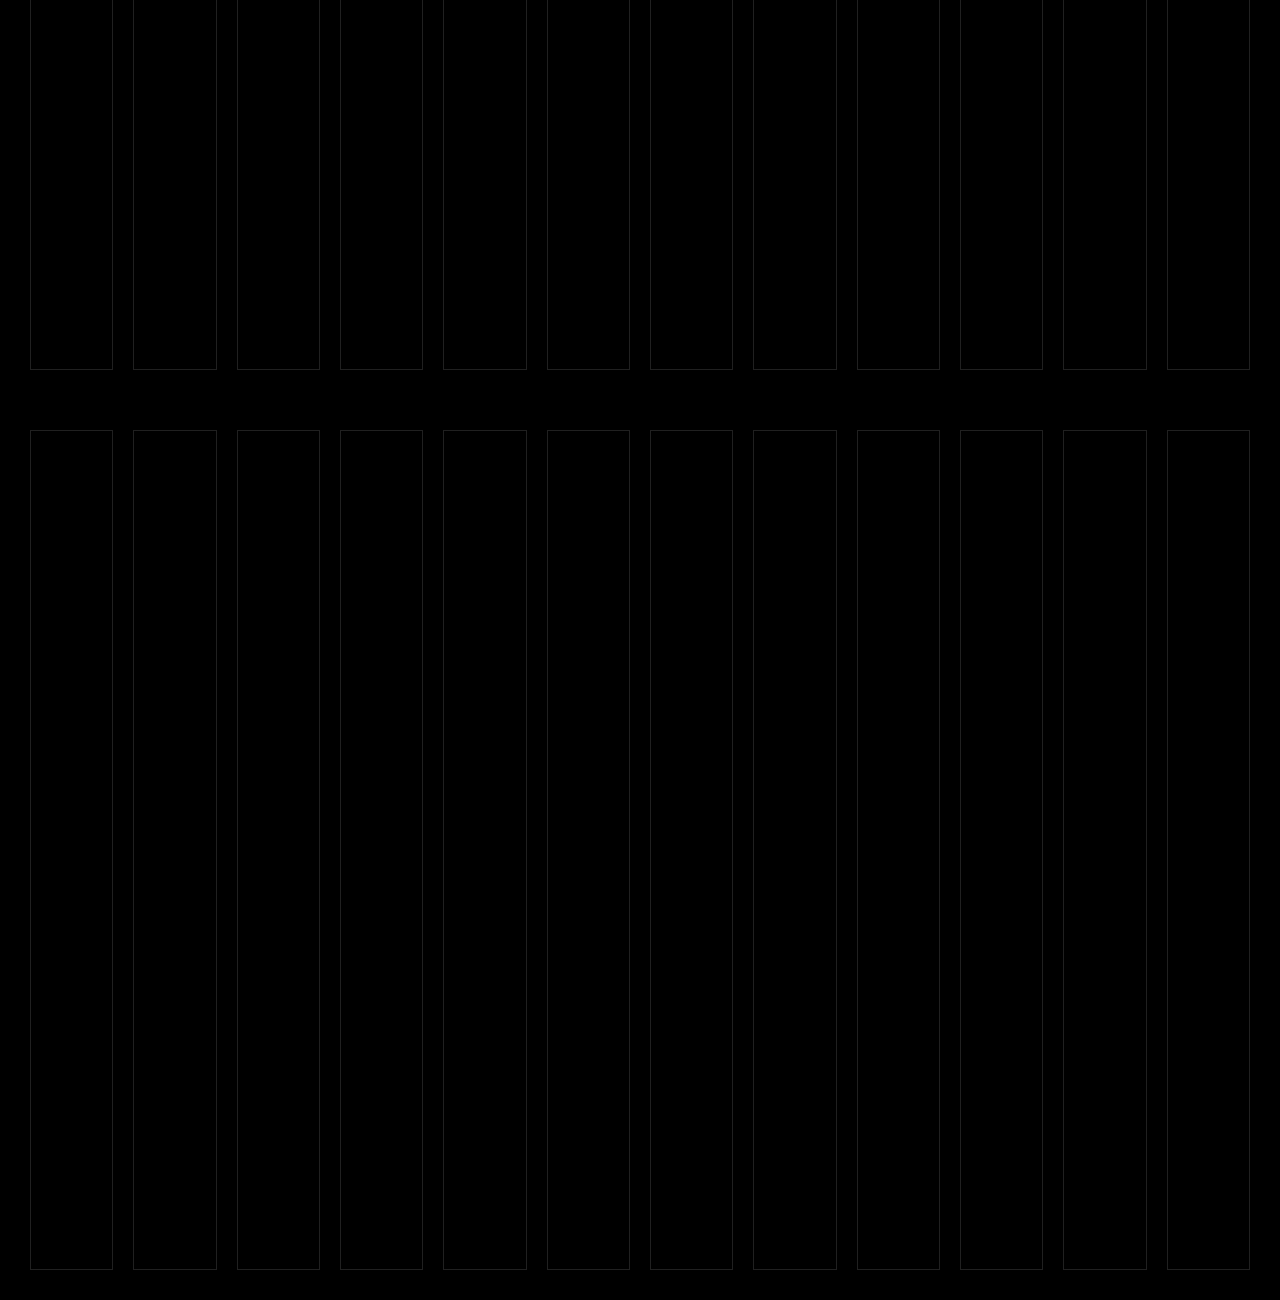
==== commit 6bb8ac40: "." ====
--- a/index.html
+++ b/index.html
@@ -12,11 +12,16 @@
     <main>
         <nav aria-label="Main navigation">
             <ul class="nav">
-                <li><a class="nav-link" href="#section1-magazine"><span class="interlocalarrow" aria-hidden="true">→</span>Magazine</a></li>
-                <li><a class="nav-link" href="#section2-editions"><span class="interlocalarrow" aria-hidden="true">→</span>Editions</a></li>
-                <li><a class="nav-link" href="#section3-articles"><span class="interlocalarrow" aria-hidden="true">→</span>Articles</a></li>
-                <li><a class="nav-link" href="#section4-curators"><span class="interlocalarrow" aria-hidden="true">→</span>Curators</a></li>
-                <li><a class="nav-link" href="#section5-shop"><span class="interlocalarrow" aria-hidden="true">→</span>Shop</a></li>
+                <li><a class="nav-link" href="#section1-magazine"><span class="interlocalarrow"
+                            aria-hidden="true">→</span>Magazine</a></li>
+                <li><a class="nav-link" href="#section2-articles"><span class="interlocalarrow"
+                            aria-hidden="true">→</span>Articles</a></li>
+                <li><a class="nav-link" href="#section3-editions"><span class="interlocalarrow"
+                            aria-hidden="true">→</span>Editions</a></li>
+                <li><a class="nav-link" href="#section4-curators"><span class="interlocalarrow"
+                            aria-hidden="true">→</span>Curators</a></li>
+                <li><a class="nav-link" href="#section5-shop"><span class="interlocalarrow"
+                            aria-hidden="true">→</span>Shop</a></li>
             </ul>
         </nav>
 
@@ -29,7 +34,7 @@
                 <span></span><span></span><span></span><span></span>
                 <span></span><span></span><span></span><span></span>
             </div>
-            <h3 class="col-3 introduzione">Artishock! Magazine SUPSI DACD<br>
+            <h3 class="col-3 introduzione">Artishock! Magazine SUPSI CV<br>
                 <div class="flex">
                     <span class="arrow-detail-1" aria-hidden="true">→</span><br>
                     <span class="arrow-detail-2" aria-hidden="true">→</span>
@@ -40,17 +45,39 @@
                 contemporary visual culture through collective editorial practice.</h3>
 
             <div class="col-12 bottom-section1">
-                <img src="Assets/Images/rel_symbol_1.png" alt="rel symbol 1" class="bottom-section-symbol-circle" aria-hidden="true">
-                <img src="Assets/Images/rel_symbol_2.png" alt="rel symbol 2" class="bottom-section-symbol-circle" aria-hidden="true">
-                <img src="Assets/Images/rel_symbol_3.png" alt="rel symbol 3" class="bottom-section-symbol-circle" aria-hidden="true">
-                <img src="Assets/Images/stu_symbol_1.png" alt="stu symbol 1" class="bottom-section-symbol-square" aria-hidden="true">
-                <img src="Assets/Images/stu_symbol_2.png" alt="stu symbol 2" class="bottom-section-symbol-square" aria-hidden="true">
-                <img src="Assets/Images/stu_symbol_3.png" alt="stu symbol 3" class="bottom-section-symbol-square" aria-hidden="true">
+                <div class="simboli">
+                    <img src="Assets/Images/rel_symbol_1.png" alt="rel symbol 1" class="bottom-section-symbol-circle"
+                        aria-hidden="true">
+                    <img src="Assets/Images/rel_symbol_2.png" alt="rel symbol 2" class="bottom-section-symbol-circle"
+                        aria-hidden="true">
+                    <img src="Assets/Images/rel_symbol_3.png" alt="stu symbol 3" class="bottom-section-symbol-circle"
+                        aria-hidden="true">
+                    <img src="Assets/Images/stu_symbol_1.png" alt="stu symbol 1" class="bottom-section-symbol-square"
+                        aria-hidden="true">
+                    <img src="Assets/Images/stu_symbol_2.png" alt="stu symbol 2" class="bottom-section-symbol-square"
+                        aria-hidden="true">
+                    <img src="Assets/Images/stu_symbol_3.png" alt="rel symbol 3" class="bottom-section-symbol-square"
+                        aria-hidden="true">
+                </div>
+                <div class="slider-box">
+                    <label class="slider-text" for="magazine-slider">Rotate</label>
+                    <input class="slider" id="magazine-slider" type="range" min="0" max="100" value="50">
+                </div>
+
+                <label class="edition-label">Edition 27</label>
+
+                <div class="gradient-symbol1" aria-hidden="true">
+                    <span></span><span></span><span></span><span></span><span></span><span></span>
+                    <span></span><span></span><span></span><span></span><span></span><span></span>
+                </div>
+                <div class="gradient-symbol2">
+                    <span></span><span></span><span></span><span></span><span></span><span></span>
+                    <span></span><span></span><span></span><span></span><span></span><span></span></div>
             </div>
 
         </section>
 
-        <section class="sections section2" id="section2-editions">
+        <section class="sections section2" id="section2-articles">
             <div class="columns" aria-hidden="true">
                 <span></span><span></span><span></span><span></span>
                 <span></span><span></span><span></span><span></span>
@@ -58,7 +85,7 @@
             </div>
         </section>
 
-        <section class="sections section3" id="section3-articles">
+        <section class="sections section3" id="section3-editions">
             <div class="columns" aria-hidden="true">
                 <span></span><span></span><span></span><span></span>
                 <span></span><span></span><span></span><span></span>
@@ -83,39 +110,7 @@
         </section>
     </main>
 
-    <script>
-        const navLinks = document.querySelectorAll(".nav-link");
-        const sections = document.querySelectorAll(".sections");
-
-        const updateActiveLink = () => {
-            const viewportCenter = window.innerHeight / 2;
-            const activeSection = Array.from(sections).find((section) => {
-                const {
-                    top,
-                    bottom
-                } = section.getBoundingClientRect();
-                return top <= viewportCenter && bottom > viewportCenter;
-            });
-
-            if (!activeSection) return;
-
-            navLinks.forEach((link) => {
-                const isActive = link.hash === `#${activeSection.id}`;
-                link.classList.toggle("is-active", isActive);
-                if (isActive) {
-                    link.setAttribute("aria-current", "location");
-                } else {
-                    link.removeAttribute("aria-current");
-                }
-            });
-        };
-
-        window.addEventListener("scroll", updateActiveLink, {
-            passive: true
-        });
-        window.addEventListener("resize", updateActiveLink);
-        updateActiveLink();
-    </script>
+    <script src="Javascript/script.js"></script>
 </body>
 
 </html>
--- a/CSS/style.css
+++ b/CSS/style.css
@@ -45,7 +45,8 @@
     --color-pink: #ff3eb5;
     --color-black: #000000;
     --color-white: #ffffff;
-    --color-muted: #505050;
+    --color-grey: #505050;
+    --color-lightgrey: grey;
 }
 
 html {
@@ -170,7 +171,7 @@
 }
 
 .columns span {
-    border: 1px solid var(--color-pink);
+    border: 1px solid #ffffff20;
     z-index: 1;
 }
 
@@ -206,7 +207,7 @@
     justify-self: end;
     padding: 0;
     margin: 0;
-    color: var(--color-muted);
+    color: var(--color-grey);
 }
 
 .nav-link {
@@ -230,7 +231,7 @@
     transition: all 0.3s ease-in-out;
     background-color: var(--color-pink);
     color: var(--color-black);
-    rotate: -90deg;
+    rotate: 90deg;
 }
 
 .nav-link.is-active .interlocalarrow,
@@ -241,8 +242,8 @@
 }
 
 .interlocalarrow {
-    rotate: -180deg;
-    background-color: var(--color-muted);
+    rotate: 180deg;
+    background-color: var(--color-grey);
     color: var(--color-black);
     display: inline-flex;
     width: 1em;
@@ -335,27 +336,155 @@
 }
 
 .bottom-section1 {
-    height: 30px;
+    font-family: 'Ronzino-Medium', sans-serif;
+    font-size: clamp(0.5rem, 5vw, 1rem);
+    line-height: 1;
+    font-weight: normal;
+    display: grid;
+    grid-template-columns: repeat(12, minmax(0, 1fr));
+    gap: 20px;
     bottom: 30px;
     left: 30px;
     align-self: end;
+    margin: 0;
+    padding: 0;
+}
+
+.simboli {
     display: flex;
+    align-items: center;
+    justify-content: space-between;
+    grid-column: 1 / span 2;
+    gap: clamp(6px, 0.5vw, 10px);
+    min-width: 0;
 }
 
 .bottom-section-symbol-circle {
-    height: 32px;
+    flex: 1 1 0;
+    width: 100%;
+    height: auto;
+    max-width: 32px;
+    max-height: 32px;
+    min-width: 0;
+}
+
+.bottom-section-symbol-square {
+    flex: 1 1 0;
+    width: 100%;
+    height: auto;
+    max-width: 28px;
+    max-height: 28px;
+    min-width: 0;
+}
+
+.slider-box {
+    display: contents;
+    color: var(--color-grey);
+}
+
+.slider-text {
+    margin: 0;
+    grid-column: 5 / span 1;
     align-self: center;
-    justify-self: center;
-    margin-right: 9px;
-}
-
-.bottom-section-symbol-square {
-    height: 28px;
+    justify-self: end;
+    text-align: right;
+}
+
+.slider {
+    appearance: none;
+    -webkit-appearance: none;
+    width: 100%;
+    grid-column: 6 / span 2;
+    max-width: none;
+    height: 16px;
     align-self: center;
-    justify-self: center;
-    margin-right: 9px;
-}
-
+    min-width: 0;
+    margin: 0;
+    border: 0;
+    background-color: transparent;
+    box-sizing: border-box;
+    cursor: pointer;
+}
+
+.slider::-webkit-slider-runnable-track {
+    height: 16px;
+    border: 1px solid grey;
+    border-radius: 999px;
+    background-color: #303030;
+    box-sizing: border-box;
+}
+
+.slider::-moz-range-track {
+    height: 16px;
+    border: 1px solid grey;
+    border-radius: 999px;
+    background-color: darkgrey;
+    box-sizing: border-box;
+}
+
+.slider::-webkit-slider-thumb {
+    appearance: none;
+    -webkit-appearance: none;
+    width: 15px;
+    height: 15px;
+    border-radius: 50%;
+    background-color: grey;
+}
+
+.slider::-moz-range-thumb {
+    width: 16px;
+    height: 16px;
+    border: 0;
+    border-radius: 50%;
+    background-color: grey;
+}
+
+.edition-label{
+    grid-column: 8 / span 1;
+    align-self: center;
+    text-align: right;
+    color: var(--color-white);
+}
+
+.gradient-symbol1 {
+    grid-column: 9 / span 2;
+    align-self: center;
+    width: 100%;
+    display: grid;
+    grid-template-columns: repeat(12, minmax(0, 1fr));
+    gap: 0;
+    aspect-ratio: 12 / 1;
+    background-color: var(--color-pink);
+}
+
+.gradient-symbol1 span {
+    box-shadow: inset 0 0 0 1px var(--color-pink);
+    background-color: color-mix(
+        in srgb,
+        var(--color-white) calc(100% - var(--gradient-position)),
+        var(--color-pink) var(--gradient-position)
+    );
+}
+
+.gradient-symbol2 {
+    grid-column: 11 / span 2;
+    align-self: center;
+    width: 100%;
+    display: grid;
+    grid-template-columns: repeat(12, minmax(0, 1fr));
+    gap: 0;
+    aspect-ratio: 12 / 1;
+    background-color: var(--color-pink);
+}
+
+.gradient-symbol2 span {
+    box-shadow: inset 0 0 0 1px var(--color-lightgrey);
+    background-color: color-mix(
+        in srgb,
+        var(--color-white) calc(100% - var(--gradient-position)),
+        var(--color-grey) var(--gradient-position)
+    );
+}
 
 
 
@@ -434,29 +563,45 @@
         line-height: 1.2;
     }
 
-    .section1 .descrizionemagazine {
+    .descrizionemagazine {
         align-self: end;
+        transform: translateY(20vh);
     }
 
     .crocinosx {
-        left: 5px;
+        height: 20px;
+        width: 20px;
+        left: 10px;
     }
 
     .crocinodx {
-        right: 5px;
-    }
-
-    .bottom-section-symbol-circle {
-        height: 28px;
-        align-self: center;
-        justify-self: center;
-        margin-right: 8px;
-    }
-
-    .bottom-section-symbol-square {
-        height: 24px;
-        align-self: center;
-        justify-self: center;
-        margin-right: 8px;
+        height: 20px;
+        width: 20px;
+        right: 10px;
+    }
+
+    .bottom-section1 {
+        grid-template-columns: repeat(6, minmax(0, 1fr));
+        gap: 10px;
+    }
+
+    .simboli {
+        grid-column: span 3;
+    }
+
+    .slider-box {
+        display: none;
+    }
+
+    .edition-label{
+        grid-column: 4 / span 3;
+    }
+
+    .gradient-symbol1 {
+        grid-column: 1 / span 3;
+    }
+
+    .gradient-symbol2 {
+        grid-column: 4 / span 3;
     }
 }
